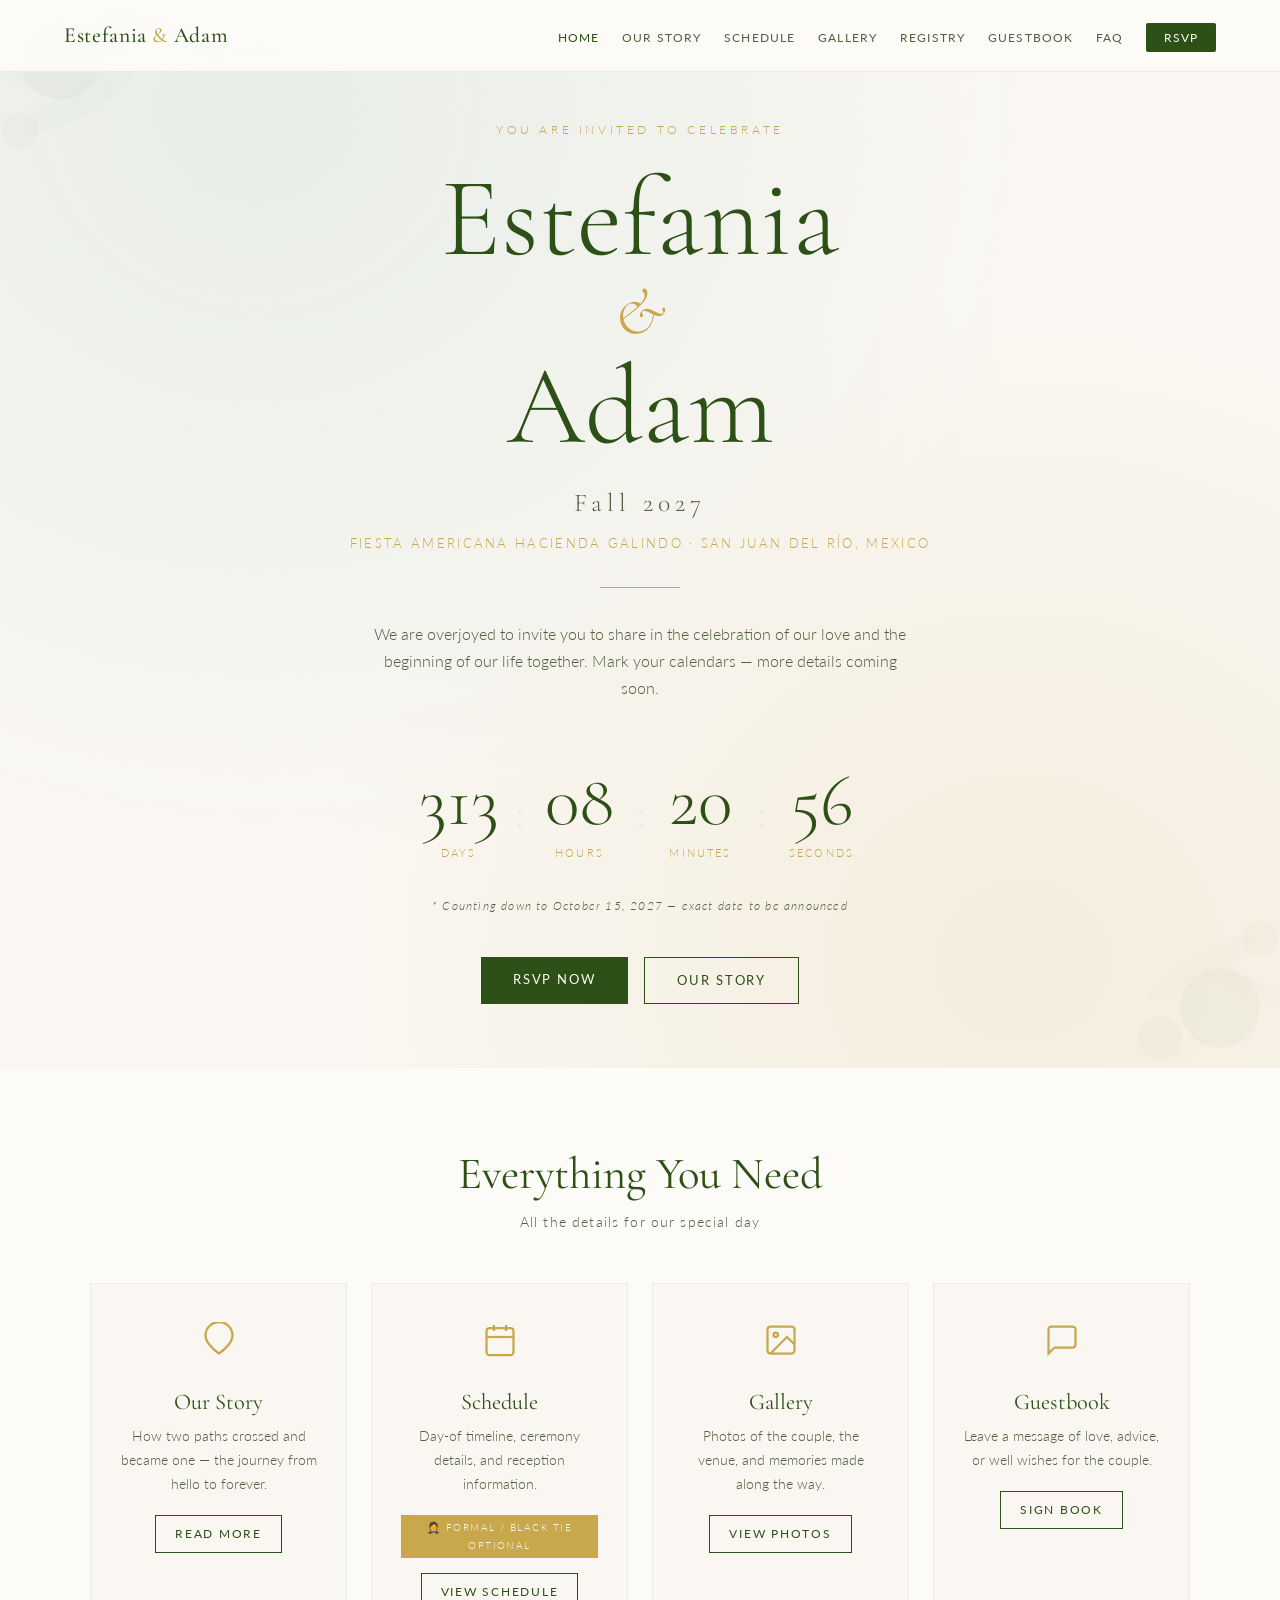
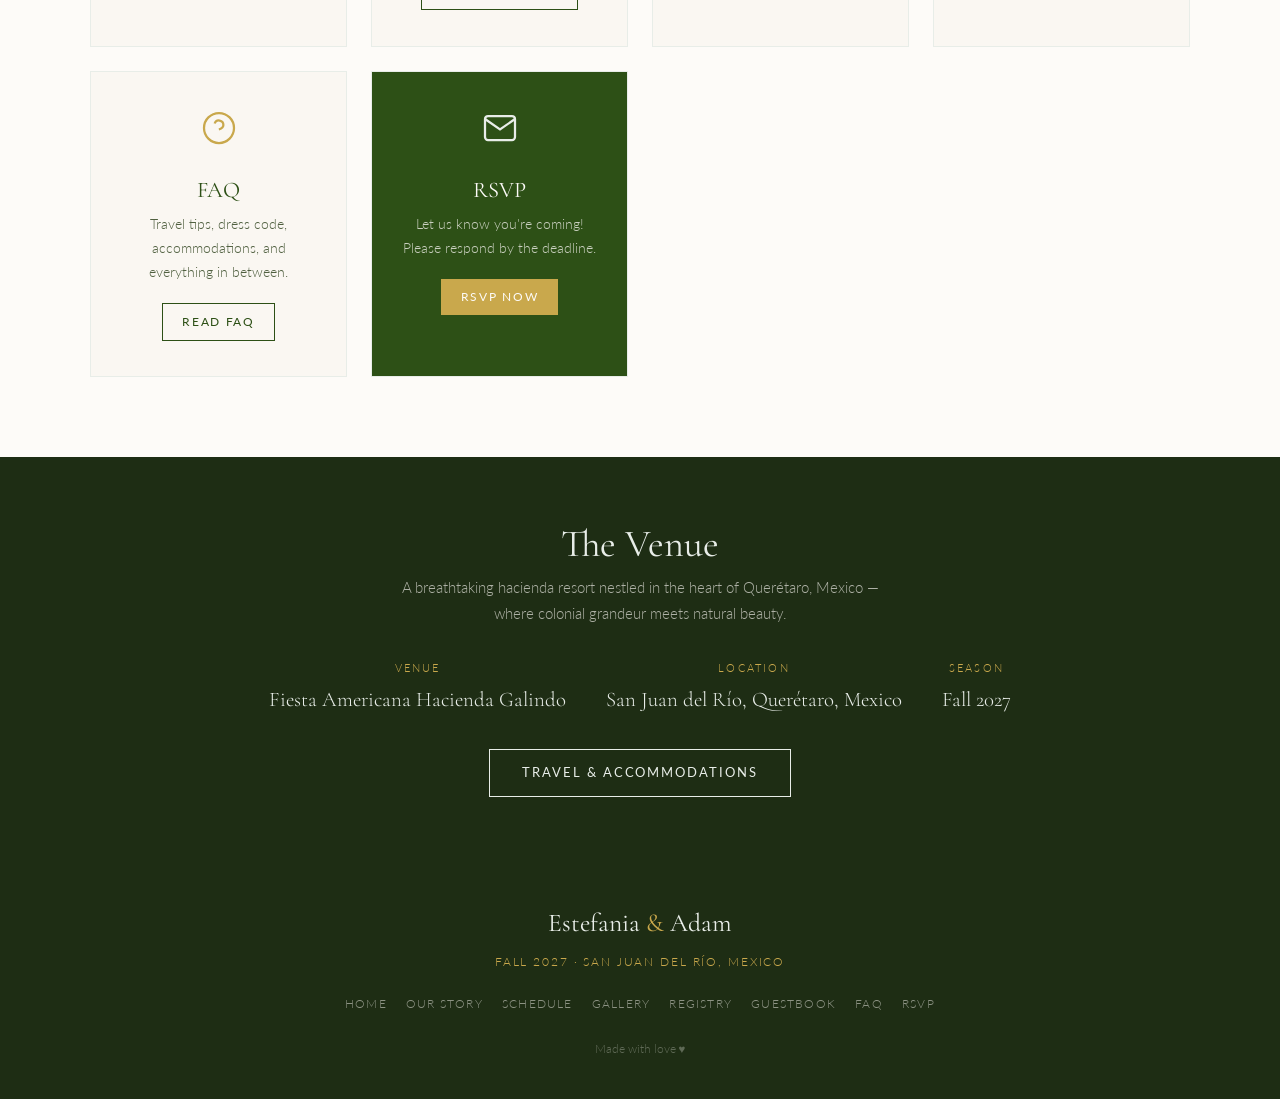
==== index.html @ 888a8d98 "Update the dress code" ====
<!DOCTYPE html>
<html lang="en">
<head>
  <meta charset="UTF-8" />
  <meta name="viewport" content="width=device-width, initial-scale=1.0" />
  <title>Estefania &amp; Adam · Fall 2027</title>
  <link rel="stylesheet" href="style.css" />
  <style>
    /* ---- Hero ---- */
    .hero {
      min-height: 100vh;
      display: flex;
      flex-direction: column;
      align-items: center;
      justify-content: center;
      text-align: center;
      padding: calc(var(--nav-h) + 3rem) 1.5rem 4rem;
      background: var(--ivory);
      position: relative;
      overflow: hidden;
    }

    .hero::before {
      content: '';
      position: absolute;
      inset: 0;
      background:
        radial-gradient(ellipse at 20% 10%, var(--blush) 0%, transparent 55%),
        radial-gradient(ellipse at 80% 90%, rgba(201,168,76,0.12) 0%, transparent 50%);
    }

    .hero-eyebrow {
      font-size: 0.75rem;
      letter-spacing: 0.3em;
      text-transform: uppercase;
      color: var(--gold);
      margin-bottom: 1.2rem;
      position: relative;
    }

    .hero-names {
      font-family: 'Cormorant Garamond', serif;
      font-size: clamp(3rem, 10vw, 7rem);
      font-weight: 300;
      color: var(--rose);
      line-height: 1.05;
      position: relative;
    }

    .hero-names .amp {
      color: var(--gold);
      font-style: italic;
      display: block;
      font-size: 0.6em;
    }

    .hero-date {
      font-family: 'Cormorant Garamond', serif;
      font-size: clamp(1rem, 3vw, 1.6rem);
      font-weight: 300;
      letter-spacing: 0.2em;
      color: var(--text-light);
      margin-top: 1rem;
      position: relative;
    }

    .hero-location {
      font-size: 0.8rem;
      letter-spacing: 0.18em;
      text-transform: uppercase;
      color: var(--gold);
      margin-top: 0.5rem;
      position: relative;
    }

    .hero-divider {
      width: 80px;
      height: 1px;
      background: var(--gold);
      margin: 2rem auto;
      opacity: 0.5;
      position: relative;
    }

    .hero-welcome {
      max-width: 540px;
      font-size: 1rem;
      color: var(--text-light);
      position: relative;
      margin-bottom: 2rem;
    }

    /* Countdown note */
    .countdown-note {
      font-size: 0.75rem;
      letter-spacing: 0.1em;
      color: var(--text-light);
      margin-top: 1rem;
      font-style: italic;
    }

    /* ---- Quick links ---- */
    .quick-links {
      padding: 5rem 0;
      background: var(--warm-white);
    }

    /* ---- Venue strip ---- */
    .venue-strip {
      background: var(--text);
      color: var(--warm-white);
      padding: 4rem 1rem;
      text-align: center;
    }

    .venue-strip h2 {
      font-size: clamp(1.6rem, 4vw, 2.4rem);
      color: var(--blush);
      margin-bottom: 0.5rem;
    }

    .venue-strip p {
      color: rgba(250,247,242,0.65);
      max-width: 480px;
      margin: 0 auto 1.5rem;
      font-size: 0.95rem;
    }

    .venue-detail {
      display: flex;
      justify-content: center;
      flex-wrap: wrap;
      gap: 2.5rem;
      margin: 2rem 0;
    }

    .venue-detail-item {
      text-align: center;
    }

    .venue-detail-item .vd-label {
      font-size: 0.68rem;
      letter-spacing: 0.2em;
      text-transform: uppercase;
      color: var(--gold);
      margin-bottom: 0.3rem;
    }

    .venue-detail-item .vd-value {
      font-family: 'Cormorant Garamond', serif;
      font-size: 1.3rem;
      color: var(--blush);
    }

    /* Floral SVG hero bg */
    .hero-floral {
      position: absolute;
      pointer-events: none;
      opacity: 0.08;
      color: var(--rose);
    }
  </style>
</head>
<body>

<!-- ======================== NAV ======================== -->
<nav class="site-nav" aria-label="Main navigation">
  <div class="nav-inner">
    <a href="index.html" class="nav-logo">Estefania <span>&amp;</span> Adam</a>
    <button class="nav-toggle" aria-label="Toggle menu" aria-expanded="false">
      <span></span><span></span><span></span>
    </button>
    <ul class="nav-links">
      <li><a href="index.html">Home</a></li>
      <li><a href="our-story.html">Our Story</a></li>
      <li><a href="schedule.html">Schedule</a></li>
      <li><a href="gallery.html">Gallery</a></li>
      <li><a href="registry.html">Registry</a></li>
      <li><a href="guestbook.html">Guestbook</a></li>
      <li><a href="faq.html">FAQ</a></li>
      <li><a href="rsvp.html" class="nav-rsvp-btn">RSVP</a></li>
    </ul>
  </div>
</nav>

<!-- ======================== HERO ======================== -->
<section class="hero">
  <!-- Decorative floral SVGs -->
  <svg class="hero-floral" style="top:0;left:0;width:320px" viewBox="0 0 320 320" fill="currentColor" aria-hidden="true">
    <circle cx="60" cy="60" r="40" opacity=".4"/>
    <circle cx="120" cy="30" r="22" opacity=".3"/>
    <circle cx="20" cy="130" r="18" opacity=".25"/>
    <ellipse cx="80" cy="100" rx="60" ry="15" opacity=".15" transform="rotate(-30 80 100)"/>
    <ellipse cx="30" cy="80" rx="50" ry="10" opacity=".12" transform="rotate(20 30 80)"/>
    <circle cx="160" cy="20" r="12" opacity=".2"/>
    <circle cx="200" cy="50" r="8" opacity=".15"/>
  </svg>
  <svg class="hero-floral" style="bottom:0;right:0;width:320px;transform:scale(-1)" viewBox="0 0 320 320" fill="currentColor" aria-hidden="true">
    <circle cx="60" cy="60" r="40" opacity=".4"/>
    <circle cx="120" cy="30" r="22" opacity=".3"/>
    <circle cx="20" cy="130" r="18" opacity=".25"/>
    <ellipse cx="80" cy="100" rx="60" ry="15" opacity=".15" transform="rotate(-30 80 100)"/>
    <ellipse cx="30" cy="80" rx="50" ry="10" opacity=".12" transform="rotate(20 30 80)"/>
  </svg>

  <p class="hero-eyebrow fade-in">You are invited to celebrate</p>

  <h1 class="hero-names fade-in">
    Estefania<br>
    <span class="amp">&amp;</span>
    Adam
  </h1>

  <p class="hero-date fade-in">Fall 2027</p>
  <p class="hero-location fade-in"><a href="https://maps.google.com/?q=Fiesta+Americana+Hacienda+Galindo+Resort+%26+Spa,+Carretera+Amealco+Km+5.5,+San+Juan+del+Rio,+Queretaro,+Mexico" class="map-link" target="_blank" rel="noopener noreferrer">Fiesta Americana Hacienda Galindo · San Juan del Río, Mexico</a></p>

  <div class="hero-divider fade-in"></div>

  <p class="hero-welcome fade-in">
    We are overjoyed to invite you to share in the celebration of our love and the beginning of our life together. Mark your calendars — more details coming soon.
  </p>

  <!-- Countdown -->
  <div class="fade-in" style="width:100%">
    <div id="countdown" class="countdown" aria-live="polite"></div>
    <p class="countdown-note">* Counting down to October 15, 2027 — exact date to be announced</p>
  </div>

  <div style="margin-top:2.5rem;display:flex;gap:1rem;flex-wrap:wrap;justify-content:center" class="fade-in">
    <a href="rsvp.html" class="btn btn-primary">RSVP Now</a>
    <a href="our-story.html" class="btn btn-outline">Our Story</a>
  </div>
</section>

<!-- ======================== QUICK LINKS ======================== -->
<section class="quick-links">
  <div class="container">
    <h2 class="section-title fade-in">Everything You Need</h2>
    <p class="section-subtitle fade-in">All the details for our special day</p>

    <div class="cards-grid">
      <a href="our-story.html" class="card fade-in" style="text-decoration:none;color:inherit">
        <div class="card-icon">
          <svg width="36" height="36" viewBox="0 0 24 24" fill="none" stroke="currentColor" stroke-width="1.5" aria-hidden="true"><path d="M12 21C12 21 3 15 3 9a9 9 0 0 1 18 0c0 6-9 12-9 12z"/></svg>
        </div>
        <h3>Our Story</h3>
        <p>How two paths crossed and became one — the journey from hello to forever.</p>
        <span class="btn btn-outline" style="font-size:0.72rem;padding:0.5rem 1.2rem">Read More</span>
      </a>

      <a href="schedule.html" class="card fade-in" style="text-decoration:none;color:inherit">
        <div class="card-icon">
          <svg width="36" height="36" viewBox="0 0 24 24" fill="none" stroke="currentColor" stroke-width="1.5" aria-hidden="true"><rect x="3" y="4" width="18" height="18" rx="2"/><line x1="16" y1="2" x2="16" y2="6"/><line x1="8" y1="2" x2="8" y2="6"/><line x1="3" y1="10" x2="21" y2="10"/></svg>
        </div>
        <h3>Schedule</h3>
        <p>Day-of timeline, ceremony details, and reception information.</p>
        <span style="display:inline-block;font-size:0.65rem;letter-spacing:0.14em;text-transform:uppercase;color:var(--ivory);background:var(--gold);padding:0.25rem 0.8rem;margin-bottom:0.9rem" aria-label="Dress code: Formal, Black Tie Optional">🤵 Formal / Black Tie Optional</span>
        <span class="btn btn-outline" style="font-size:0.72rem;padding:0.5rem 1.2rem">View Schedule</span>
      </a>

      <a href="gallery.html" class="card fade-in" style="text-decoration:none;color:inherit">
        <div class="card-icon">
          <svg width="36" height="36" viewBox="0 0 24 24" fill="none" stroke="currentColor" stroke-width="1.5" aria-hidden="true"><rect x="3" y="3" width="18" height="18" rx="2"/><circle cx="8.5" cy="8.5" r="1.5"/><polyline points="21 15 16 10 5 21"/></svg>
        </div>
        <h3>Gallery</h3>
        <p>Photos of the couple, the venue, and memories made along the way.</p>
        <span class="btn btn-outline" style="font-size:0.72rem;padding:0.5rem 1.2rem">View Photos</span>
      </a>

      <a href="guestbook.html" class="card fade-in" style="text-decoration:none;color:inherit">
        <div class="card-icon">
          <svg width="36" height="36" viewBox="0 0 24 24" fill="none" stroke="currentColor" stroke-width="1.5" aria-hidden="true"><path d="M21 15a2 2 0 0 1-2 2H7l-4 4V5a2 2 0 0 1 2-2h14a2 2 0 0 1 2 2z"/></svg>
        </div>
        <h3>Guestbook</h3>
        <p>Leave a message of love, advice, or well wishes for the couple.</p>
        <span class="btn btn-outline" style="font-size:0.72rem;padding:0.5rem 1.2rem">Sign Book</span>
      </a>

      <a href="faq.html" class="card fade-in" style="text-decoration:none;color:inherit">
        <div class="card-icon">
          <svg width="36" height="36" viewBox="0 0 24 24" fill="none" stroke="currentColor" stroke-width="1.5" aria-hidden="true"><circle cx="12" cy="12" r="10"/><path d="M9.09 9a3 3 0 0 1 5.83 1c0 2-3 3-3 3"/><line x1="12" y1="17" x2="12.01" y2="17"/></svg>
        </div>
        <h3>FAQ</h3>
        <p>Travel tips, dress code, accommodations, and everything in between.</p>
        <span class="btn btn-outline" style="font-size:0.72rem;padding:0.5rem 1.2rem">Read FAQ</span>
      </a>

      <a href="rsvp.html" class="card fade-in" style="text-decoration:none;color:inherit;background:var(--rose)">
        <div class="card-icon" style="color:var(--blush)">
          <svg width="36" height="36" viewBox="0 0 24 24" fill="none" stroke="currentColor" stroke-width="1.5" aria-hidden="true"><path d="M4 4h16c1.1 0 2 .9 2 2v12c0 1.1-.9 2-2 2H4c-1.1 0-2-.9-2-2V6c0-1.1.9-2 2-2z"/><polyline points="22,6 12,13 2,6"/></svg>
        </div>
        <h3 style="color:var(--warm-white)">RSVP</h3>
        <p style="color:rgba(253,251,248,0.75)">Let us know you're coming! Please respond by the deadline.</p>
        <span class="btn btn-gold" style="font-size:0.72rem;padding:0.5rem 1.2rem">RSVP Now</span>
      </a>
    </div>
  </div>
</section>

<!-- ======================== VENUE ======================== -->
<section class="venue-strip">
  <div class="container">
    <h2 class="fade-in">The Venue</h2>
    <p class="fade-in">A breathtaking hacienda resort nestled in the heart of Querétaro, Mexico — where colonial grandeur meets natural beauty.</p>

    <div class="venue-detail fade-in">
      <div class="venue-detail-item">
        <div class="vd-label">Venue</div>
        <div class="vd-value"><a href="https://maps.google.com/?q=Fiesta+Americana+Hacienda+Galindo+Resort+%26+Spa,+Carretera+Amealco+Km+5.5,+San+Juan+del+Rio,+Queretaro,+Mexico" class="map-link" target="_blank" rel="noopener noreferrer">Fiesta Americana Hacienda Galindo</a></div>
      </div>
      <div class="venue-detail-item">
        <div class="vd-label">Location</div>
        <div class="vd-value"><a href="https://maps.google.com/?q=Fiesta+Americana+Hacienda+Galindo+Resort+%26+Spa,+Carretera+Amealco+Km+5.5,+San+Juan+del+Rio,+Queretaro,+Mexico" class="map-link" target="_blank" rel="noopener noreferrer">San Juan del Río, Querétaro, Mexico</a></div>
      </div>
      <div class="venue-detail-item">
        <div class="vd-label">Season</div>
        <div class="vd-value">Fall 2027</div>
      </div>
    </div>

    <a href="faq.html" class="btn btn-outline" style="border-color:var(--blush);color:var(--blush)" class="fade-in">Travel &amp; Accommodations</a>
  </div>
</section>

<!-- ======================== FOOTER ======================== -->
<footer class="site-footer">
  <p class="footer-names">Estefania <span class="footer-ampersand">&amp;</span> Adam</p>
  <p class="footer-date">Fall 2027 · <a href="https://maps.google.com/?q=Fiesta+Americana+Hacienda+Galindo+Resort+%26+Spa,+Carretera+Amealco+Km+5.5,+San+Juan+del+Rio,+Queretaro,+Mexico" class="map-link" target="_blank" rel="noopener noreferrer">San Juan del Río, Mexico</a></p>
  <ul class="footer-links">
    <li><a href="index.html">Home</a></li>
    <li><a href="our-story.html">Our Story</a></li>
    <li><a href="schedule.html">Schedule</a></li>
    <li><a href="gallery.html">Gallery</a></li>
    <li><a href="registry.html">Registry</a></li>
    <li><a href="guestbook.html">Guestbook</a></li>
    <li><a href="faq.html">FAQ</a></li>
    <li><a href="rsvp.html">RSVP</a></li>
  </ul>
  <p class="footer-copy">Made with love &hearts;</p>
</footer>

<script src="script.js"></script>
</body>
</html>
---- style.css ----
/* =========================================
   Wedding Website - Shared Styles
   Estefania & Adam · Fall 2027
   ========================================= */

@import url('https://fonts.googleapis.com/css2?family=Cormorant+Garamond:ital,wght@0,300;0,400;0,500;0,600;1,300;1,400;1,500&family=Lato:wght@300;400;700&display=swap');

/* --- Reset & Base --- */
*, *::before, *::after {
  box-sizing: border-box;
  margin: 0;
  padding: 0;
}

:root {
  --blush:     #E8EDE8;
  --ivory:     #FAF7F2;
  --gold:      #C9A84C;
  --gold-light:#e4c97a;
  --rose:      #2D5016;
  --rose-dark: #1A3009;
  --warm-white:#FDFBF8;
  --text:      #1e2d14;
  --text-light:#506040;
  --nav-h:     72px;
}

html {
  scroll-behavior: smooth;
}

body {
  font-family: 'Lato', sans-serif;
  font-weight: 300;
  color: var(--text);
  background: var(--warm-white);
  line-height: 1.7;
  min-height: 100vh;
  display: flex;
  flex-direction: column;
}

h1, h2, h3, h4, h5 {
  font-family: 'Cormorant Garamond', serif;
  font-weight: 400;
  line-height: 1.2;
}

a {
  color: var(--rose);
  text-decoration: none;
  transition: color 0.2s;
}

a:hover {
  color: var(--rose-dark);
}

img {
  max-width: 100%;
  display: block;
}

.container {
  width: 90%;
  max-width: 1100px;
  margin: 0 auto;
}

main {
  flex: 1;
}

/* --- Fade-in animation --- */
.fade-in {
  opacity: 0;
  transform: translateY(24px);
  transition: opacity 0.7s ease, transform 0.7s ease;
}

.fade-in.visible {
  opacity: 1;
  transform: translateY(0);
}

/* =========================================
   NAVIGATION
   ========================================= */
.site-nav {
  position: fixed;
  top: 0;
  left: 0;
  right: 0;
  height: var(--nav-h);
  background: rgba(253, 251, 248, 0.95);
  backdrop-filter: blur(8px);
  border-bottom: 1px solid var(--blush);
  z-index: 1000;
  display: flex;
  align-items: center;
}

.nav-inner {
  width: 90%;
  max-width: 1200px;
  margin: 0 auto;
  display: flex;
  align-items: center;
  justify-content: space-between;
}

.nav-logo {
  font-family: 'Cormorant Garamond', serif;
  font-size: 1.35rem;
  font-weight: 500;
  color: var(--rose);
  letter-spacing: 0.03em;
  white-space: nowrap;
  flex-shrink: 0;
  margin-right: 2rem;
}

.nav-logo span {
  color: var(--gold);
}

.nav-links {
  display: flex;
  list-style: none;
  gap: 1.4rem;
  align-items: center;
}

.nav-links a {
  font-family: 'Lato', sans-serif;
  font-size: 0.75rem;
  font-weight: 400;
  letter-spacing: 0.1em;
  text-transform: uppercase;
  color: var(--text-light);
  transition: color 0.2s;
}

/* Tighten nav further before hamburger kicks in */
@media (max-width: 1060px) {
  .nav-logo { font-size: 1.1rem; margin-right: 1.2rem; }
  .nav-links { gap: 1rem; }
  .nav-links a { font-size: 0.7rem; letter-spacing: 0.08em; }
}

.nav-links a:hover,
.nav-links a.active {
  color: var(--rose);
}

.nav-rsvp-btn {
  background: var(--rose) !important;
  color: var(--warm-white) !important;
  padding: 0.45rem 1.1rem !important;
  border-radius: 2px;
  letter-spacing: 0.1em !important;
}

.nav-rsvp-btn:hover {
  background: var(--rose-dark) !important;
}

/* Hamburger */
.nav-toggle {
  display: none;
  flex-direction: column;
  gap: 5px;
  background: none;
  border: none;
  cursor: pointer;
  padding: 4px;
}

.nav-toggle span {
  display: block;
  width: 24px;
  height: 1.5px;
  background: var(--rose);
  transition: transform 0.3s, opacity 0.3s;
}

.nav-toggle.open span:nth-child(1) { transform: translateY(6.5px) rotate(45deg); }
.nav-toggle.open span:nth-child(2) { opacity: 0; }
.nav-toggle.open span:nth-child(3) { transform: translateY(-6.5px) rotate(-45deg); }

@media (max-width: 860px) {
  .nav-toggle { display: flex; }

  .nav-links {
    display: none;
    flex-direction: column;
    position: absolute;
    top: var(--nav-h);
    left: 0;
    right: 0;
    background: var(--warm-white);
    border-bottom: 1px solid var(--blush);
    padding: 1.5rem 0 2rem;
    gap: 1.2rem;
    text-align: center;
  }

  .nav-links.open {
    display: flex;
  }

  .nav-links a {
    font-size: 0.9rem;
  }
}

/* =========================================
   FOOTER
   ========================================= */
.site-footer {
  background: var(--text);
  color: rgba(250, 247, 242, 0.7);
  text-align: center;
  padding: 2.5rem 1rem;
  margin-top: auto;
}

.footer-names {
  font-family: 'Cormorant Garamond', serif;
  font-size: 1.6rem;
  font-weight: 400;
  color: var(--blush);
  margin-bottom: 0.4rem;
}

.footer-ampersand {
  color: var(--gold);
}

.footer-date {
  font-size: 0.78rem;
  letter-spacing: 0.15em;
  text-transform: uppercase;
  color: var(--gold);
  margin-bottom: 1rem;
}

.footer-links {
  display: flex;
  justify-content: center;
  flex-wrap: wrap;
  gap: 1.2rem;
  list-style: none;
  margin-bottom: 1.5rem;
}

.footer-links a {
  font-size: 0.75rem;
  letter-spacing: 0.1em;
  text-transform: uppercase;
  color: rgba(250, 247, 242, 0.5);
}

.footer-links a:hover {
  color: var(--blush);
}

/* Map links — inherit surrounding color, gold underline on hover */
.map-link {
  color: inherit;
  text-decoration: none;
  transition: color 0.2s, text-decoration-color 0.2s;
  text-underline-offset: 3px;
}

.map-link:hover {
  color: var(--gold) !important;
  text-decoration: underline;
  text-decoration-color: var(--gold);
}

.footer-copy {
  font-size: 0.72rem;
  color: rgba(250, 247, 242, 0.3);
}

/* =========================================
   FLORAL DECORATIVE ELEMENTS
   ========================================= */
.floral-divider {
  display: flex;
  align-items: center;
  gap: 1rem;
  margin: 2rem auto;
  max-width: 400px;
}

.floral-divider::before,
.floral-divider::after {
  content: '';
  flex: 1;
  height: 1px;
  background: var(--gold);
  opacity: 0.5;
}

.floral-divider svg {
  flex-shrink: 0;
  color: var(--gold);
}

/* Inline SVG floral corner decoration */
.floral-corner {
  position: absolute;
  opacity: 0.18;
  color: var(--rose);
  pointer-events: none;
}

.floral-corner.top-left  { top: 0; left: 0; }
.floral-corner.top-right { top: 0; right: 0; transform: scaleX(-1); }
.floral-corner.bot-left  { bottom: 0; left: 0; transform: scaleY(-1); }
.floral-corner.bot-right { bottom: 0; right: 0; transform: scale(-1); }

/* =========================================
   PAGE HERO (inner pages)
   ========================================= */
.page-hero {
  padding: calc(var(--nav-h) + 4rem) 1rem 3rem;
  text-align: center;
  background: var(--ivory);
  position: relative;
  overflow: hidden;
}

.page-hero::before {
  content: '';
  position: absolute;
  inset: 0;
  background: radial-gradient(ellipse at 50% 0%, var(--blush) 0%, transparent 70%);
  opacity: 0.4;
}

.page-hero h1 {
  font-size: clamp(2.2rem, 6vw, 4rem);
  color: var(--rose);
  position: relative;
}

.page-hero p {
  margin-top: 0.8rem;
  color: var(--text-light);
  font-size: 1rem;
  letter-spacing: 0.05em;
  position: relative;
}

/* =========================================
   SECTION TITLES
   ========================================= */
.section-title {
  font-size: clamp(1.8rem, 4vw, 2.8rem);
  color: var(--rose);
  text-align: center;
  margin-bottom: 0.5rem;
}

.section-subtitle {
  text-align: center;
  color: var(--text-light);
  font-size: 0.9rem;
  letter-spacing: 0.08em;
  margin-bottom: 3rem;
}

/* =========================================
   BUTTONS
   ========================================= */
.btn {
  display: inline-block;
  padding: 0.75rem 2rem;
  font-family: 'Lato', sans-serif;
  font-size: 0.8rem;
  font-weight: 400;
  letter-spacing: 0.15em;
  text-transform: uppercase;
  border: none;
  cursor: pointer;
  transition: background 0.2s, color 0.2s, transform 0.15s;
}

.btn:hover {
  transform: translateY(-1px);
}

.btn-primary {
  background: var(--rose);
  color: var(--warm-white);
}

.btn-primary:hover {
  background: var(--rose-dark);
  color: var(--warm-white);
}

.btn-outline {
  background: transparent;
  color: var(--rose);
  border: 1px solid var(--rose);
}

.btn-outline:hover {
  background: var(--rose);
  color: var(--warm-white);
}

.btn-gold {
  background: var(--gold);
  color: var(--warm-white);
}

.btn-gold:hover {
  background: #a8883a;
  color: var(--warm-white);
}

/* =========================================
   CARDS GRID
   ========================================= */
.cards-grid {
  display: grid;
  grid-template-columns: repeat(auto-fit, minmax(220px, 1fr));
  gap: 1.5rem;
  margin-top: 2.5rem;
}

.card {
  background: var(--ivory);
  border: 1px solid var(--blush);
  padding: 2.2rem 1.8rem;
  text-align: center;
  transition: transform 0.2s, box-shadow 0.2s;
  position: relative;
  overflow: hidden;
}

.card::after {
  content: '';
  position: absolute;
  bottom: 0; left: 0; right: 0;
  height: 2px;
  background: var(--gold);
  transform: scaleX(0);
  transition: transform 0.3s;
  transform-origin: left;
}

.card:hover {
  transform: translateY(-4px);
  box-shadow: 0 12px 40px rgba(45, 80, 22, 0.1);
}

.card:hover::after {
  transform: scaleX(1);
}

.card-icon {
  font-size: 2rem;
  margin-bottom: 1rem;
  color: var(--gold);
}

.card h3 {
  font-size: 1.4rem;
  color: var(--rose);
  margin-bottom: 0.5rem;
}

.card p {
  font-size: 0.88rem;
  color: var(--text-light);
  margin-bottom: 1.2rem;
}

/* =========================================
   FORM STYLES
   ========================================= */
.form-group {
  margin-bottom: 1.5rem;
}

.form-group label {
  display: block;
  font-size: 0.78rem;
  letter-spacing: 0.12em;
  text-transform: uppercase;
  color: var(--text-light);
  margin-bottom: 0.4rem;
}

.form-group input,
.form-group select,
.form-group textarea {
  width: 100%;
  padding: 0.75rem 1rem;
  font-family: 'Lato', sans-serif;
  font-size: 0.95rem;
  font-weight: 300;
  color: var(--text);
  background: var(--warm-white);
  border: 1px solid var(--blush);
  border-radius: 0;
  outline: none;
  transition: border-color 0.2s;
  appearance: none;
}

.form-group input:focus,
.form-group select:focus,
.form-group textarea:focus {
  border-color: var(--rose);
}

.form-group input.email-invalid {
  border-color: var(--rose);
}

.email-error {
  display: block;
  margin-top: 0.35rem;
  font-size: 0.78rem;
  color: #2D5016;
  letter-spacing: 0.01em;
}

.email-valid-check {
  position: absolute;
  right: 0.9rem;
  top: 50%;
  transform: translateY(-50%);
  color: var(--gold);
  font-size: 0.95rem;
  pointer-events: none;
}

.form-group.email-wrap {
  position: relative;
}

.form-group textarea {
  resize: vertical;
  min-height: 120px;
}

.form-row {
  display: grid;
  grid-template-columns: 1fr 1fr;
  gap: 1rem;
}

@media (max-width: 580px) {
  .form-row { grid-template-columns: 1fr; }
}

/* =========================================
   RADIO / CHECKBOX CUSTOM
   ========================================= */
.radio-group {
  display: flex;
  flex-wrap: wrap;
  gap: 0.8rem;
  margin-top: 0.5rem;
}

.radio-option {
  display: flex;
  align-items: center;
  gap: 0.5rem;
  cursor: pointer;
  font-size: 0.9rem;
}

.radio-option input[type="radio"] {
  width: auto;
  accent-color: var(--rose);
}

/* =========================================
   ACCORDION (FAQ)
   ========================================= */
.accordion {
  border: 1px solid var(--blush);
  margin-bottom: 0.8rem;
}

.accordion-header {
  display: flex;
  justify-content: space-between;
  align-items: center;
  padding: 1.1rem 1.4rem;
  cursor: pointer;
  background: var(--ivory);
  transition: background 0.2s;
  user-select: none;
}

.accordion-header:hover {
  background: var(--blush);
}

.accordion-header h3 {
  font-size: 1.1rem;
  color: var(--rose);
  font-weight: 400;
}

.accordion-icon {
  color: var(--gold);
  font-size: 1.2rem;
  transition: transform 0.3s;
  flex-shrink: 0;
}

.accordion.open .accordion-icon {
  transform: rotate(45deg);
}

.accordion-body {
  max-height: 0;
  overflow: hidden;
  transition: max-height 0.35s ease, padding 0.35s ease;
  padding: 0 1.4rem;
  background: var(--warm-white);
}

.accordion.open .accordion-body {
  max-height: 500px;
  padding: 1.2rem 1.4rem;
}

.accordion-body p {
  color: var(--text-light);
  font-size: 0.95rem;
}

.accordion-body ul,
.accordion-body ol {
  color: var(--text-light);
  font-size: 0.95rem;
  padding-left: 1.4rem;
  margin-top: 0.5rem;
}

.accordion-body li {
  margin-bottom: 0.4rem;
}

/* =========================================
   TIMELINE (Our Story)
   ========================================= */
.timeline {
  position: relative;
  max-width: 700px;
  margin: 0 auto;
}

.timeline::before {
  content: '';
  position: absolute;
  left: 50%;
  top: 0;
  bottom: 0;
  width: 1px;
  background: var(--blush);
  transform: translateX(-50%);
}

.timeline-item {
  display: flex;
  gap: 2rem;
  margin-bottom: 3rem;
  position: relative;
}

.timeline-item:nth-child(even) {
  flex-direction: row-reverse;
}

.timeline-item:nth-child(even) .timeline-content {
  text-align: right;
}

.timeline-dot {
  position: absolute;
  left: 50%;
  top: 0.5rem;
  transform: translateX(-50%);
  width: 12px;
  height: 12px;
  border-radius: 50%;
  background: var(--gold);
  border: 2px solid var(--warm-white);
  box-shadow: 0 0 0 2px var(--gold);
  z-index: 1;
}

.timeline-content {
  width: calc(50% - 2rem);
  padding: 1.4rem;
  background: var(--ivory);
  border: 1px solid var(--blush);
}

.timeline-date {
  font-family: 'Cormorant Garamond', serif;
  font-size: 0.85rem;
  letter-spacing: 0.1em;
  color: var(--gold);
  text-transform: uppercase;
  margin-bottom: 0.4rem;
}

.timeline-content h3 {
  font-size: 1.3rem;
  color: var(--rose);
  margin-bottom: 0.5rem;
}

.timeline-content p {
  font-size: 0.9rem;
  color: var(--text-light);
}

@media (max-width: 640px) {
  .timeline::before { left: 16px; }

  .timeline-item,
  .timeline-item:nth-child(even) {
    flex-direction: column;
    padding-left: 48px;
  }

  .timeline-item:nth-child(even) .timeline-content {
    text-align: left;
  }

  .timeline-dot {
    left: 16px;
    top: 0.4rem;
  }

  .timeline-content {
    width: 100%;
  }
}

/* =========================================
   SCHEDULE
   ========================================= */
.schedule-day {
  margin-bottom: 3rem;
}

.schedule-day-title {
  font-size: 1.6rem;
  color: var(--rose);
  border-bottom: 1px solid var(--blush);
  padding-bottom: 0.6rem;
  margin-bottom: 1.5rem;
}

.schedule-event {
  display: grid;
  grid-template-columns: 120px 1fr;
  gap: 1.5rem;
  margin-bottom: 1.2rem;
  align-items: start;
}

.event-time {
  font-family: 'Cormorant Garamond', serif;
  font-size: 1rem;
  color: var(--gold);
  letter-spacing: 0.05em;
  padding-top: 0.15rem;
  text-align: right;
}

.event-details {
  border-left: 2px solid var(--blush);
  padding-left: 1.2rem;
}

.event-details h3 {
  font-size: 1.15rem;
  color: var(--text);
  margin-bottom: 0.2rem;
}

.event-details p {
  font-size: 0.88rem;
  color: var(--text-light);
}

@media (max-width: 500px) {
  .schedule-event {
    grid-template-columns: 1fr;
    gap: 0.3rem;
  }
  .event-time { text-align: left; }
}

/* =========================================
   GALLERY
   ========================================= */
.gallery-grid {
  columns: 3;
  column-gap: 1rem;
}

.gallery-item {
  break-inside: avoid;
  margin-bottom: 1rem;
  overflow: hidden;
  cursor: pointer;
  position: relative;
}

.gallery-placeholder {
  background: var(--blush);
  display: flex;
  align-items: center;
  justify-content: center;
  color: var(--rose);
  font-family: 'Cormorant Garamond', serif;
  font-size: 1rem;
  transition: transform 0.3s;
  aspect-ratio: 4/3;
}

.gallery-item:nth-child(3n+1) .gallery-placeholder { aspect-ratio: 4/5; }
.gallery-item:nth-child(3n+2) .gallery-placeholder { aspect-ratio: 1/1; }

.gallery-item:hover .gallery-placeholder {
  transform: scale(1.03);
}

@media (max-width: 700px) { .gallery-grid { columns: 2; } }
@media (max-width: 420px) { .gallery-grid { columns: 1; } }

/* =========================================
   GUESTBOOK
   ========================================= */
.guestbook-entries {
  display: grid;
  grid-template-columns: repeat(auto-fill, minmax(280px, 1fr));
  gap: 1.5rem;
  margin-top: 2rem;
}

.guestbook-entry {
  background: var(--ivory);
  border: 1px solid var(--blush);
  padding: 1.5rem;
  position: relative;
}

.guestbook-entry::before {
  content: '\201C';
  font-family: 'Cormorant Garamond', serif;
  font-size: 4rem;
  color: var(--blush);
  line-height: 1;
  position: absolute;
  top: 0.3rem;
  left: 1rem;
}

.guestbook-entry p {
  font-size: 0.92rem;
  color: var(--text);
  margin-bottom: 1rem;
  padding-top: 1.5rem;
}

.guestbook-entry-author {
  font-family: 'Cormorant Garamond', serif;
  font-size: 1rem;
  color: var(--rose);
}

.guestbook-entry-date {
  font-size: 0.75rem;
  color: var(--text-light);
}

/* =========================================
   COUNTDOWN
   ========================================= */
.countdown {
  display: flex;
  justify-content: center;
  gap: 1rem;
  flex-wrap: wrap;
  margin: 2rem 0;
}

.countdown-unit {
  text-align: center;
  min-width: 80px;
}

.countdown-number {
  font-family: 'Cormorant Garamond', serif;
  font-size: clamp(2.5rem, 7vw, 4.5rem);
  font-weight: 300;
  color: var(--rose);
  line-height: 1;
  display: block;
}

.countdown-label {
  font-size: 0.68rem;
  letter-spacing: 0.2em;
  text-transform: uppercase;
  color: var(--gold);
  margin-top: 0.3rem;
}

.countdown-sep {
  font-family: 'Cormorant Garamond', serif;
  font-size: 3rem;
  color: var(--blush);
  align-self: flex-start;
  margin-top: 0.4rem;
}

/* =========================================
   UTILITY
   ========================================= */
.text-center { text-align: center; }
.mt-1 { margin-top: 1rem; }
.mt-2 { margin-top: 2rem; }
.mt-3 { margin-top: 3rem; }
.mb-1 { margin-bottom: 1rem; }
.mb-2 { margin-bottom: 2rem; }
.section-pad {
  padding: 5rem 0;
}
.section-pad-sm {
  padding: 3rem 0;
}
.bg-ivory { background: var(--ivory); }
.bg-blush { background: var(--blush); }

/* Success message */
.success-msg {
  display: none;
  background: #f0faf0;
  border: 1px solid #b8ddb8;
  color: #3a6e3a;
  padding: 1rem 1.5rem;
  margin-top: 1rem;
  font-size: 0.9rem;
}
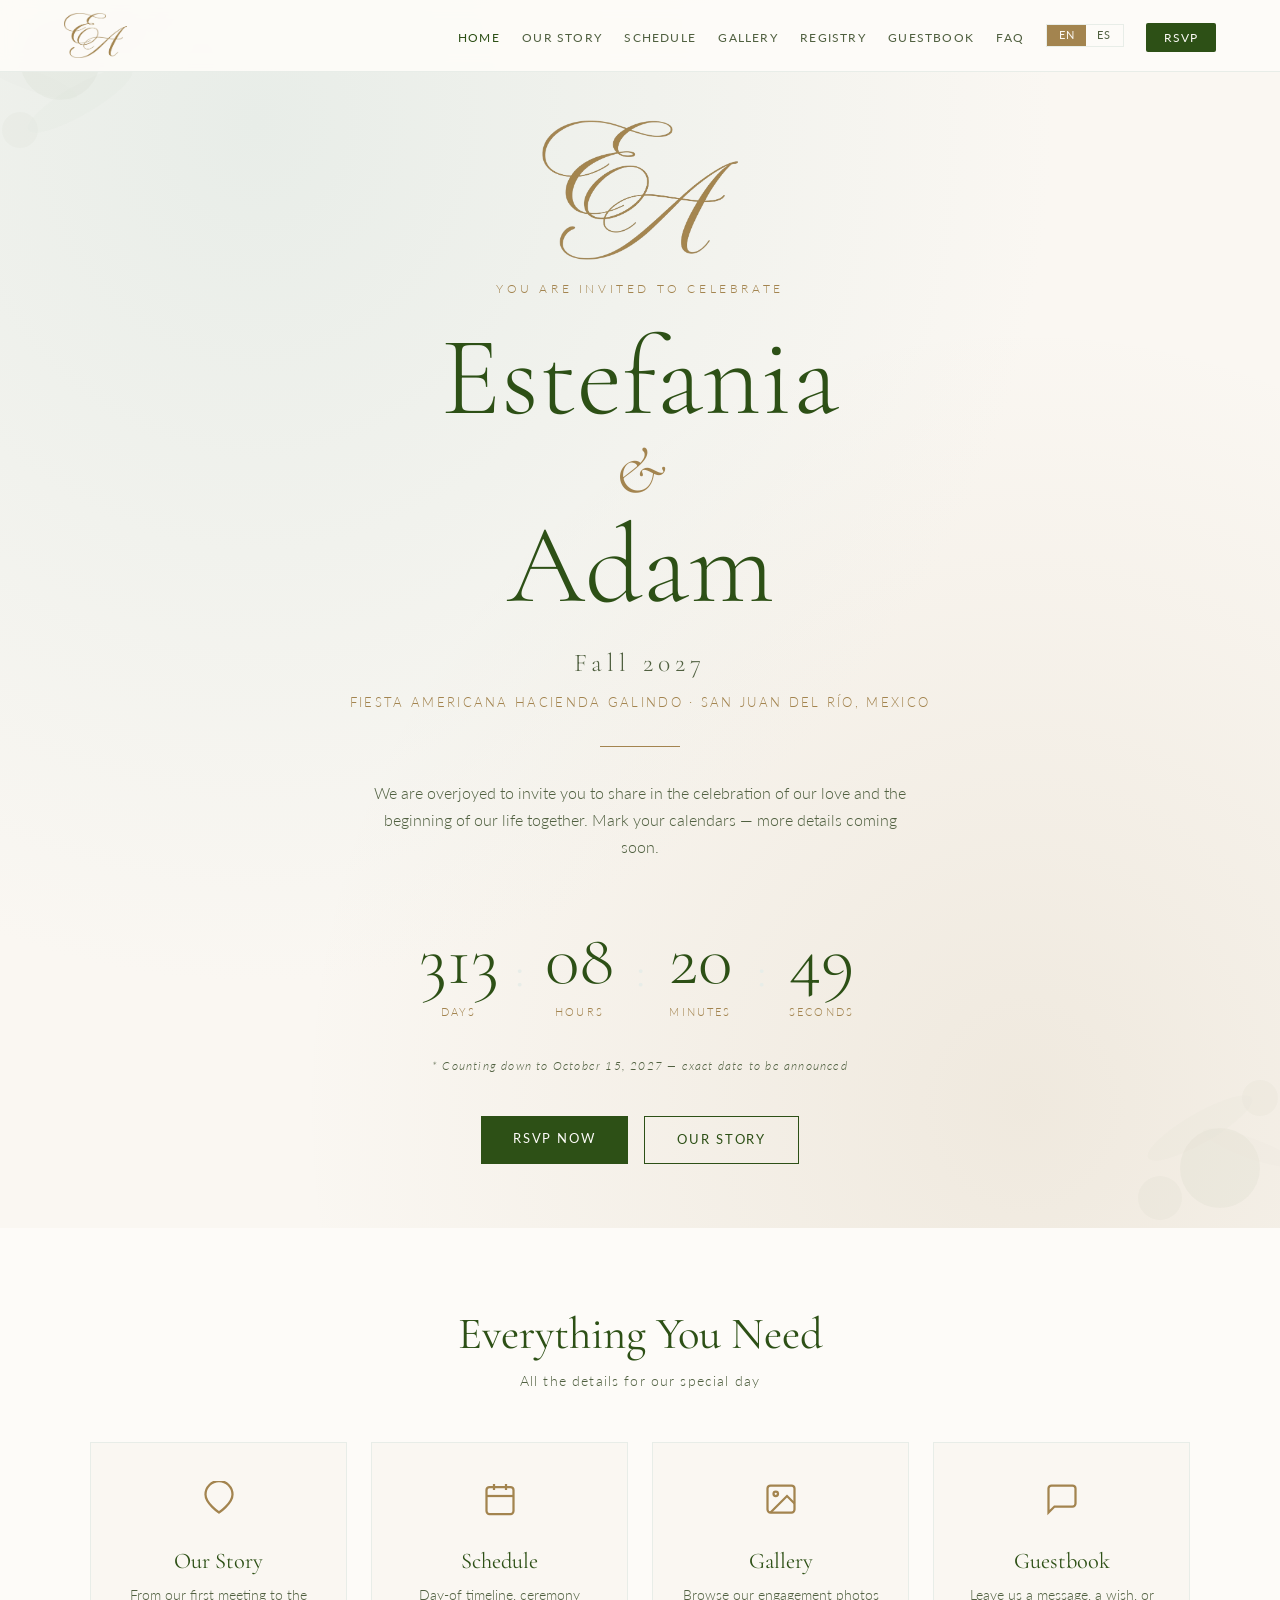
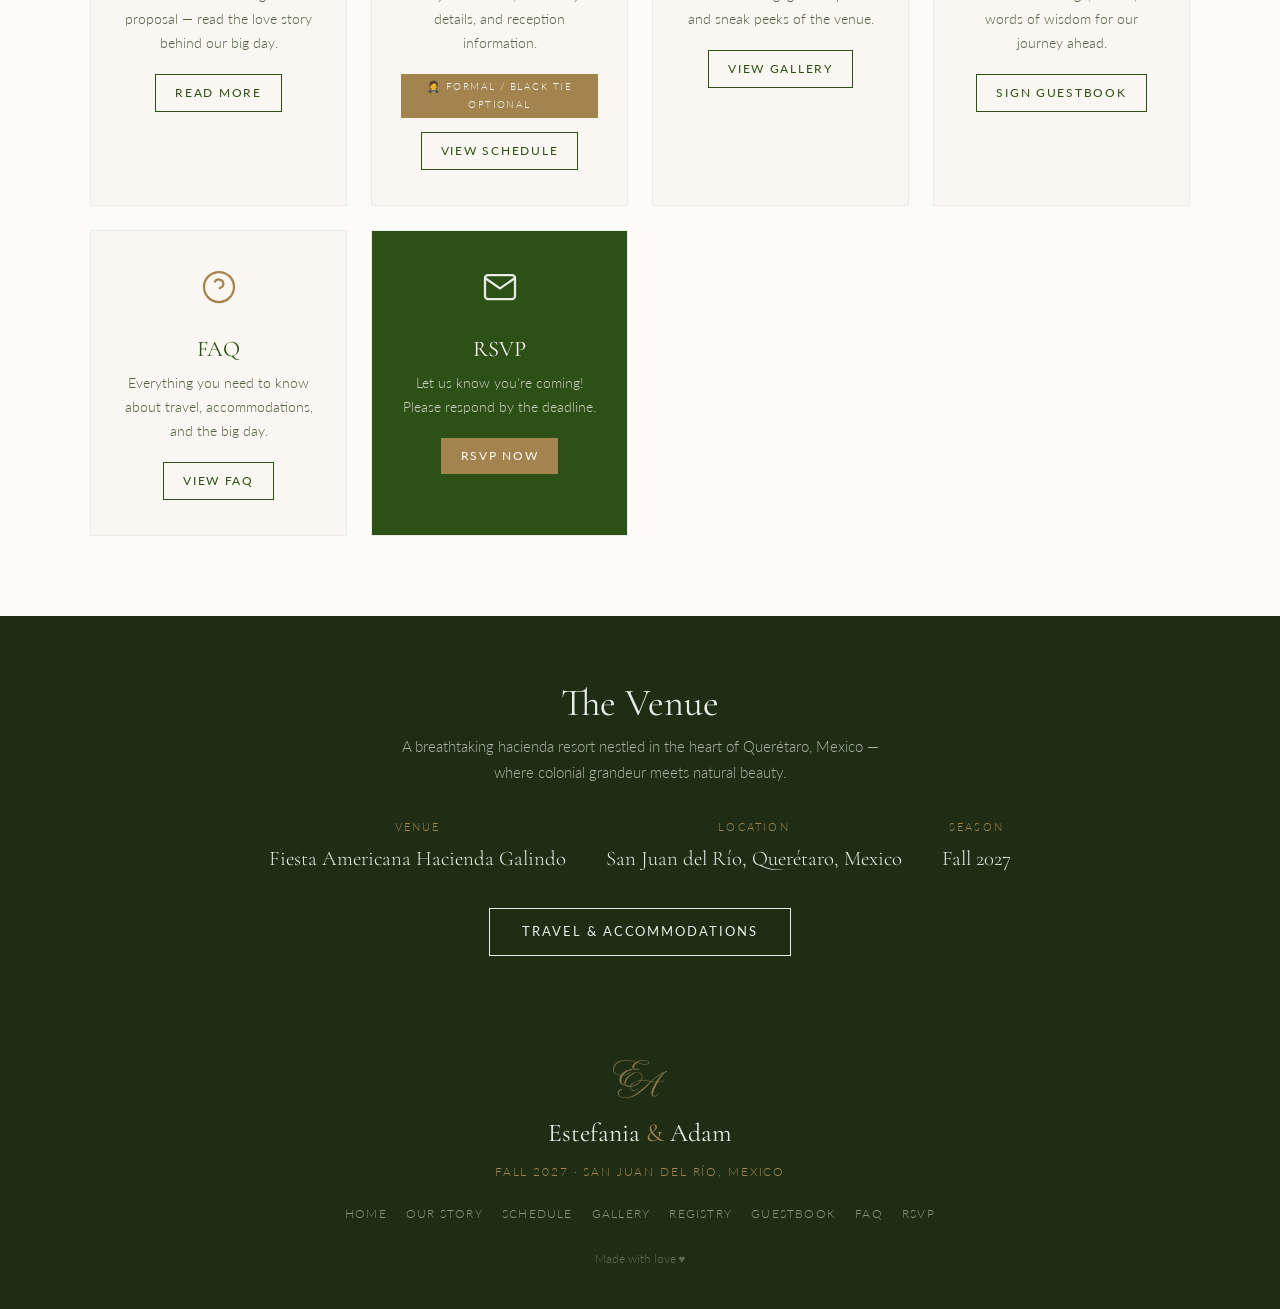
==== commit 5d1a3454: "added logo, new gold theme, filled out our story, started spanish tranlsations" ====
--- a/index.html
+++ b/index.html
@@ -3,6 +3,7 @@
 <head>
   <meta charset="UTF-8" />
   <meta name="viewport" content="width=device-width, initial-scale=1.0" />
+  <link rel="icon" type="image/png" href="monogram_transparent.png">
   <title>Estefania &amp; Adam · Fall 2027</title>
   <link rel="stylesheet" href="style.css" />
   <style>
@@ -26,7 +27,7 @@
       inset: 0;
       background:
         radial-gradient(ellipse at 20% 10%, var(--blush) 0%, transparent 55%),
-        radial-gradient(ellipse at 80% 90%, rgba(201,168,76,0.12) 0%, transparent 50%);
+        radial-gradient(ellipse at 80% 90%, rgba(163,132,79,0.12) 0%, transparent 50%);
     }
 
     .hero-eyebrow {
@@ -159,6 +160,12 @@
       opacity: 0.08;
       color: var(--rose);
     }
+
+    /* Hero monogram */
+    .hero-monogram { height: 140px; }
+    @media (max-width: 600px) {
+      .hero-monogram { height: 90px; }
+    }
   </style>
 </head>
 <body>
@@ -166,19 +173,25 @@
 <!-- ======================== NAV ======================== -->
 <nav class="site-nav" aria-label="Main navigation">
   <div class="nav-inner">
-    <a href="index.html" class="nav-logo">Estefania <span>&amp;</span> Adam</a>
+    <a href="index.html" class="nav-logo"><img src="monogram.svg" alt="Estefania &amp; Adam" height="45" style="display:block"></a>
     <button class="nav-toggle" aria-label="Toggle menu" aria-expanded="false">
       <span></span><span></span><span></span>
     </button>
     <ul class="nav-links">
-      <li><a href="index.html">Home</a></li>
-      <li><a href="our-story.html">Our Story</a></li>
-      <li><a href="schedule.html">Schedule</a></li>
-      <li><a href="gallery.html">Gallery</a></li>
-      <li><a href="registry.html">Registry</a></li>
-      <li><a href="guestbook.html">Guestbook</a></li>
-      <li><a href="faq.html">FAQ</a></li>
-      <li><a href="rsvp.html" class="nav-rsvp-btn">RSVP</a></li>
+      <li><a href="index.html" data-i18n="nav_home">Home</a></li>
+      <li><a href="our-story.html" data-i18n="nav_story">Our Story</a></li>
+      <li><a href="schedule.html" data-i18n="nav_schedule">Schedule</a></li>
+      <li><a href="gallery.html" data-i18n="nav_gallery">Gallery</a></li>
+      <li><a href="registry.html" data-i18n="nav_registry">Registry</a></li>
+      <li><a href="guestbook.html" data-i18n="nav_guestbook">Guestbook</a></li>
+      <li><a href="faq.html" data-i18n="nav_faq">FAQ</a></li>
+      <li class="lang-toggle-item" style="display:flex;align-items:center">
+        <div class="lang-toggle" role="group" aria-label="Language">
+          <button class="lang-btn lang-active" data-lang="en" onclick="setLanguage('en')">EN</button>
+          <button class="lang-btn" data-lang="es" onclick="setLanguage('es')">ES</button>
+        </div>
+      </li>
+      <li><a href="rsvp.html" class="nav-rsvp-btn" data-i18n="nav_rsvp">RSVP</a></li>
     </ul>
   </div>
 </nav>
@@ -203,6 +216,11 @@
     <ellipse cx="30" cy="80" rx="50" ry="10" opacity=".12" transform="rotate(20 30 80)"/>
   </svg>
 
+  <img src="monogram.svg" alt="Estefania &amp; Adam monogram"
+       class="fade-in hero-monogram"
+       style="display:block;margin:0 auto 1.2rem;width:auto"
+  />
+
   <p class="hero-eyebrow fade-in">You are invited to celebrate</p>
 
   <h1 class="hero-names fade-in">
@@ -235,54 +253,54 @@
 <!-- ======================== QUICK LINKS ======================== -->
 <section class="quick-links">
   <div class="container">
-    <h2 class="section-title fade-in">Everything You Need</h2>
-    <p class="section-subtitle fade-in">All the details for our special day</p>
+    <h2 class="section-title fade-in" data-i18n="home_cards_title">Everything You Need</h2>
+    <p class="section-subtitle fade-in" data-i18n="home_cards_subtitle">All the details for our special day</p>
 
     <div class="cards-grid">
       <a href="our-story.html" class="card fade-in" style="text-decoration:none;color:inherit">
         <div class="card-icon">
           <svg width="36" height="36" viewBox="0 0 24 24" fill="none" stroke="currentColor" stroke-width="1.5" aria-hidden="true"><path d="M12 21C12 21 3 15 3 9a9 9 0 0 1 18 0c0 6-9 12-9 12z"/></svg>
         </div>
-        <h3>Our Story</h3>
-        <p>How two paths crossed and became one — the journey from hello to forever.</p>
-        <span class="btn btn-outline" style="font-size:0.72rem;padding:0.5rem 1.2rem">Read More</span>
+        <h3 data-i18n="home_card_story_title">Our Story</h3>
+        <p data-i18n="home_card_story_desc">How two paths crossed and became one — the journey from hello to forever.</p>
+        <span class="btn btn-outline" style="font-size:0.72rem;padding:0.5rem 1.2rem" data-i18n="home_card_story_btn">Read More</span>
       </a>
 
       <a href="schedule.html" class="card fade-in" style="text-decoration:none;color:inherit">
         <div class="card-icon">
           <svg width="36" height="36" viewBox="0 0 24 24" fill="none" stroke="currentColor" stroke-width="1.5" aria-hidden="true"><rect x="3" y="4" width="18" height="18" rx="2"/><line x1="16" y1="2" x2="16" y2="6"/><line x1="8" y1="2" x2="8" y2="6"/><line x1="3" y1="10" x2="21" y2="10"/></svg>
         </div>
-        <h3>Schedule</h3>
-        <p>Day-of timeline, ceremony details, and reception information.</p>
+        <h3 data-i18n="home_card_schedule_title">Schedule</h3>
+        <p data-i18n="home_card_schedule_desc">Day-of timeline, ceremony details, and reception information.</p>
         <span style="display:inline-block;font-size:0.65rem;letter-spacing:0.14em;text-transform:uppercase;color:var(--ivory);background:var(--gold);padding:0.25rem 0.8rem;margin-bottom:0.9rem" aria-label="Dress code: Formal, Black Tie Optional">🤵 Formal / Black Tie Optional</span>
-        <span class="btn btn-outline" style="font-size:0.72rem;padding:0.5rem 1.2rem">View Schedule</span>
+        <span class="btn btn-outline" style="font-size:0.72rem;padding:0.5rem 1.2rem" data-i18n="home_card_schedule_btn">View Schedule</span>
       </a>
 
       <a href="gallery.html" class="card fade-in" style="text-decoration:none;color:inherit">
         <div class="card-icon">
           <svg width="36" height="36" viewBox="0 0 24 24" fill="none" stroke="currentColor" stroke-width="1.5" aria-hidden="true"><rect x="3" y="3" width="18" height="18" rx="2"/><circle cx="8.5" cy="8.5" r="1.5"/><polyline points="21 15 16 10 5 21"/></svg>
         </div>
-        <h3>Gallery</h3>
-        <p>Photos of the couple, the venue, and memories made along the way.</p>
-        <span class="btn btn-outline" style="font-size:0.72rem;padding:0.5rem 1.2rem">View Photos</span>
+        <h3 data-i18n="home_card_gallery_title">Gallery</h3>
+        <p data-i18n="home_card_gallery_desc">Photos of the couple, the venue, and memories made along the way.</p>
+        <span class="btn btn-outline" style="font-size:0.72rem;padding:0.5rem 1.2rem" data-i18n="home_card_gallery_btn">View Photos</span>
       </a>
 
       <a href="guestbook.html" class="card fade-in" style="text-decoration:none;color:inherit">
         <div class="card-icon">
           <svg width="36" height="36" viewBox="0 0 24 24" fill="none" stroke="currentColor" stroke-width="1.5" aria-hidden="true"><path d="M21 15a2 2 0 0 1-2 2H7l-4 4V5a2 2 0 0 1 2-2h14a2 2 0 0 1 2 2z"/></svg>
         </div>
-        <h3>Guestbook</h3>
-        <p>Leave a message of love, advice, or well wishes for the couple.</p>
-        <span class="btn btn-outline" style="font-size:0.72rem;padding:0.5rem 1.2rem">Sign Book</span>
+        <h3 data-i18n="home_card_guestbook_title">Guestbook</h3>
+        <p data-i18n="home_card_guestbook_desc">Leave a message of love, advice, or well wishes for the couple.</p>
+        <span class="btn btn-outline" style="font-size:0.72rem;padding:0.5rem 1.2rem" data-i18n="home_card_guestbook_btn">Sign Book</span>
       </a>
 
       <a href="faq.html" class="card fade-in" style="text-decoration:none;color:inherit">
         <div class="card-icon">
           <svg width="36" height="36" viewBox="0 0 24 24" fill="none" stroke="currentColor" stroke-width="1.5" aria-hidden="true"><circle cx="12" cy="12" r="10"/><path d="M9.09 9a3 3 0 0 1 5.83 1c0 2-3 3-3 3"/><line x1="12" y1="17" x2="12.01" y2="17"/></svg>
         </div>
-        <h3>FAQ</h3>
-        <p>Travel tips, dress code, accommodations, and everything in between.</p>
-        <span class="btn btn-outline" style="font-size:0.72rem;padding:0.5rem 1.2rem">Read FAQ</span>
+        <h3 data-i18n="home_card_faq_title">FAQ</h3>
+        <p data-i18n="home_card_faq_desc">Travel tips, dress code, accommodations, and everything in between.</p>
+        <span class="btn btn-outline" style="font-size:0.72rem;padding:0.5rem 1.2rem" data-i18n="home_card_faq_btn">Read FAQ</span>
       </a>
 
       <a href="rsvp.html" class="card fade-in" style="text-decoration:none;color:inherit;background:var(--rose)">
@@ -324,6 +342,7 @@
 
 <!-- ======================== FOOTER ======================== -->
 <footer class="site-footer">
+  <img src="monogram.svg" alt="" aria-hidden="true" height="38" style="opacity:0.85;display:block;margin:0 auto 0.8rem">
   <p class="footer-names">Estefania <span class="footer-ampersand">&amp;</span> Adam</p>
   <p class="footer-date">Fall 2027 · <a href="https://maps.google.com/?q=Fiesta+Americana+Hacienda+Galindo+Resort+%26+Spa,+Carretera+Amealco+Km+5.5,+San+Juan+del+Rio,+Queretaro,+Mexico" class="map-link" target="_blank" rel="noopener noreferrer">San Juan del Río, Mexico</a></p>
   <ul class="footer-links">
@@ -336,9 +355,10 @@
     <li><a href="faq.html">FAQ</a></li>
     <li><a href="rsvp.html">RSVP</a></li>
   </ul>
-  <p class="footer-copy">Made with love &hearts;</p>
+  <p class="footer-copy" data-i18n="footer_love">Made with love &hearts;</p>
 </footer>
 
+<script src="translations.js"></script>
 <script src="script.js"></script>
 </body>
 </html>
--- a/style.css
+++ b/style.css
@@ -15,8 +15,8 @@
 :root {
   --blush:     #E8EDE8;
   --ivory:     #FAF7F2;
-  --gold:      #C9A84C;
-  --gold-light:#e4c97a;
+  --gold:      #a3844f;
+  --gold-light:#c4a270;
   --rose:      #2D5016;
   --rose-dark: #1A3009;
   --warm-white:#FDFBF8;
@@ -110,14 +110,11 @@
 }
 
 .nav-logo {
-  font-family: 'Cormorant Garamond', serif;
-  font-size: 1.35rem;
-  font-weight: 500;
-  color: var(--rose);
-  letter-spacing: 0.03em;
-  white-space: nowrap;
   flex-shrink: 0;
   margin-right: 2rem;
+  display: flex;
+  align-items: center;
+  line-height: 0;
 }
 
 .nav-logo span {
@@ -143,7 +140,7 @@
 
 /* Tighten nav further before hamburger kicks in */
 @media (max-width: 1060px) {
-  .nav-logo { font-size: 1.1rem; margin-right: 1.2rem; }
+  .nav-logo { margin-right: 1.2rem; }
   .nav-links { gap: 1rem; }
   .nav-links a { font-size: 0.7rem; letter-spacing: 0.08em; }
 }
@@ -163,6 +160,42 @@
 
 .nav-rsvp-btn:hover {
   background: var(--rose-dark) !important;
+}
+
+/* Language toggle */
+.lang-toggle {
+  display: flex;
+  align-items: center;
+  gap: 0;
+  border: 1px solid var(--blush);
+  overflow: hidden;
+  flex-shrink: 0;
+}
+.lang-btn {
+  background: transparent;
+  border: none;
+  padding: 0.3rem 0.7rem;
+  font-family: 'Lato', sans-serif;
+  font-size: 0.68rem;
+  letter-spacing: 0.1em;
+  text-transform: uppercase;
+  color: var(--text-light);
+  cursor: pointer;
+  transition: background 0.2s, color 0.2s;
+  line-height: 1;
+}
+.lang-btn.lang-active {
+  background: var(--gold);
+  color: var(--ivory);
+}
+.lang-btn:hover:not(.lang-active) {
+  color: var(--rose);
+}
+@media (max-width: 860px) {
+  .lang-toggle {
+    margin: 0.5rem auto;
+    width: fit-content;
+  }
 }
 
 /* Hamburger */
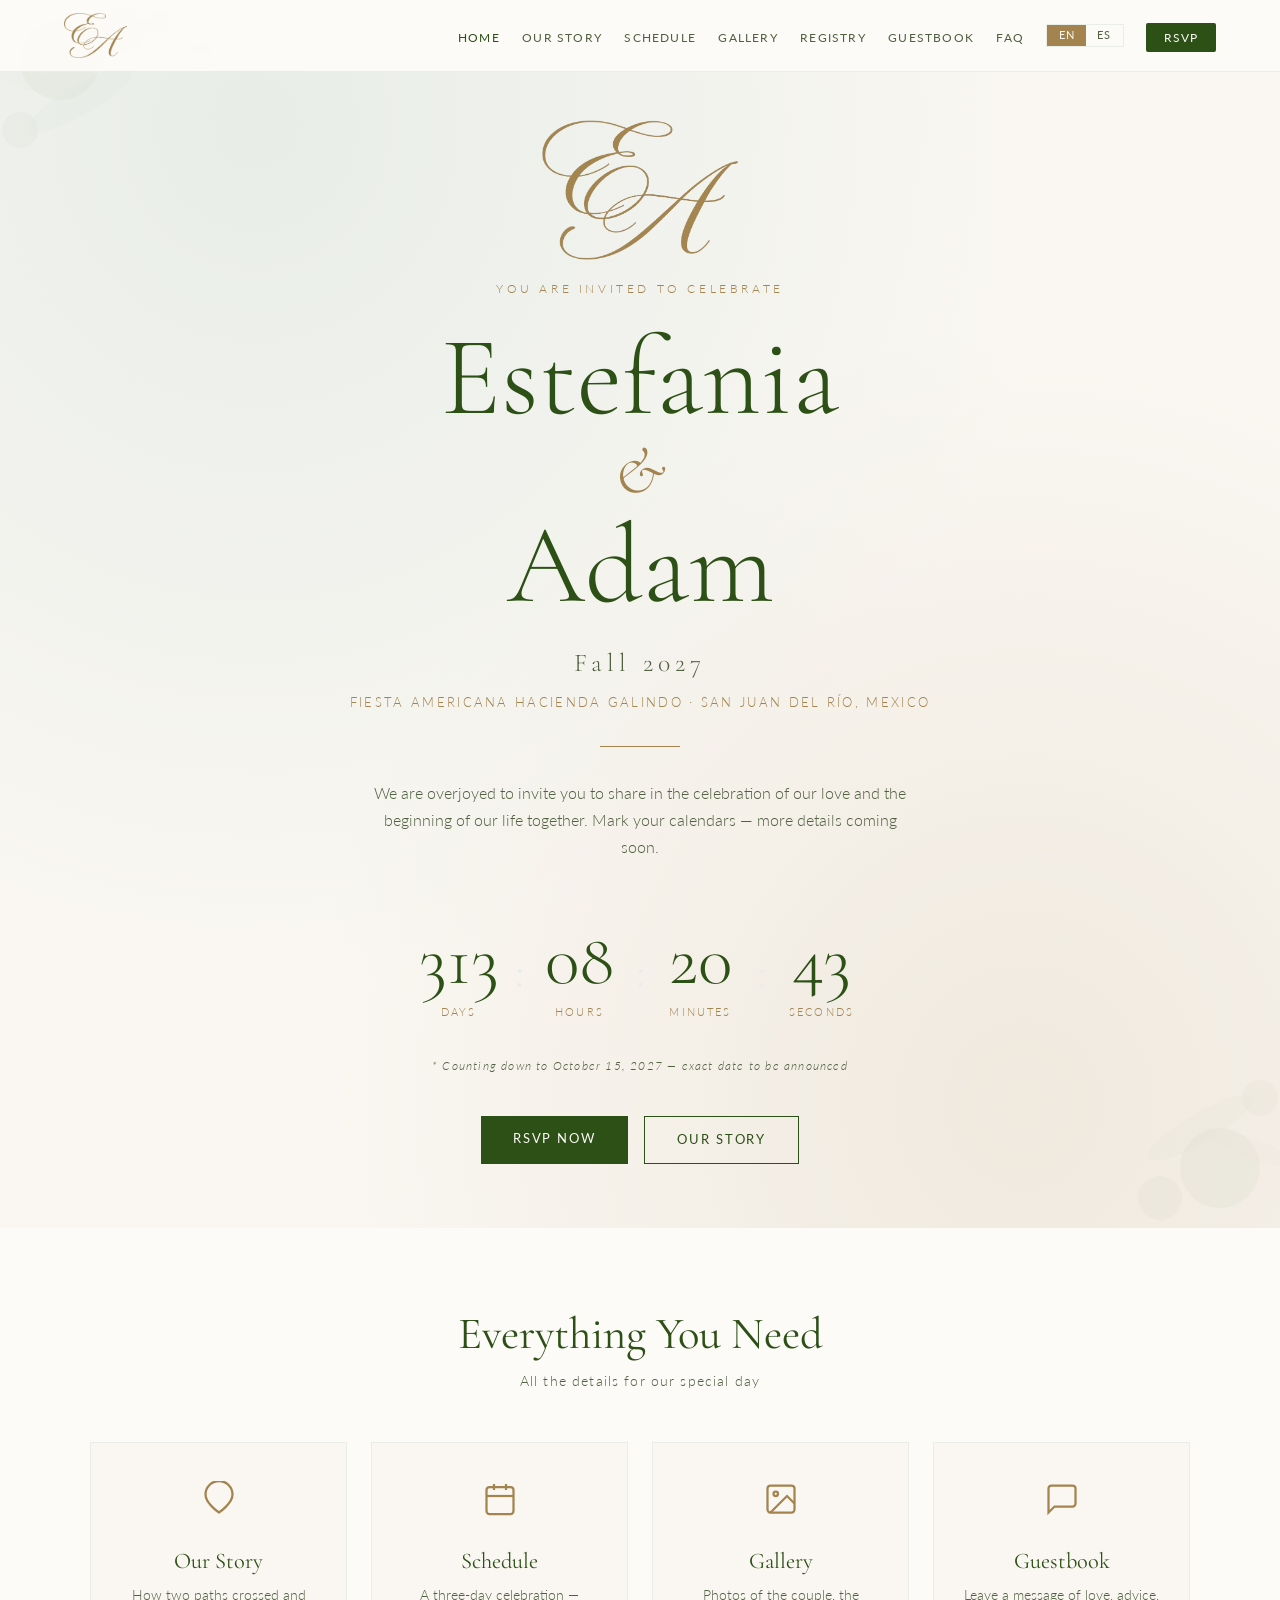
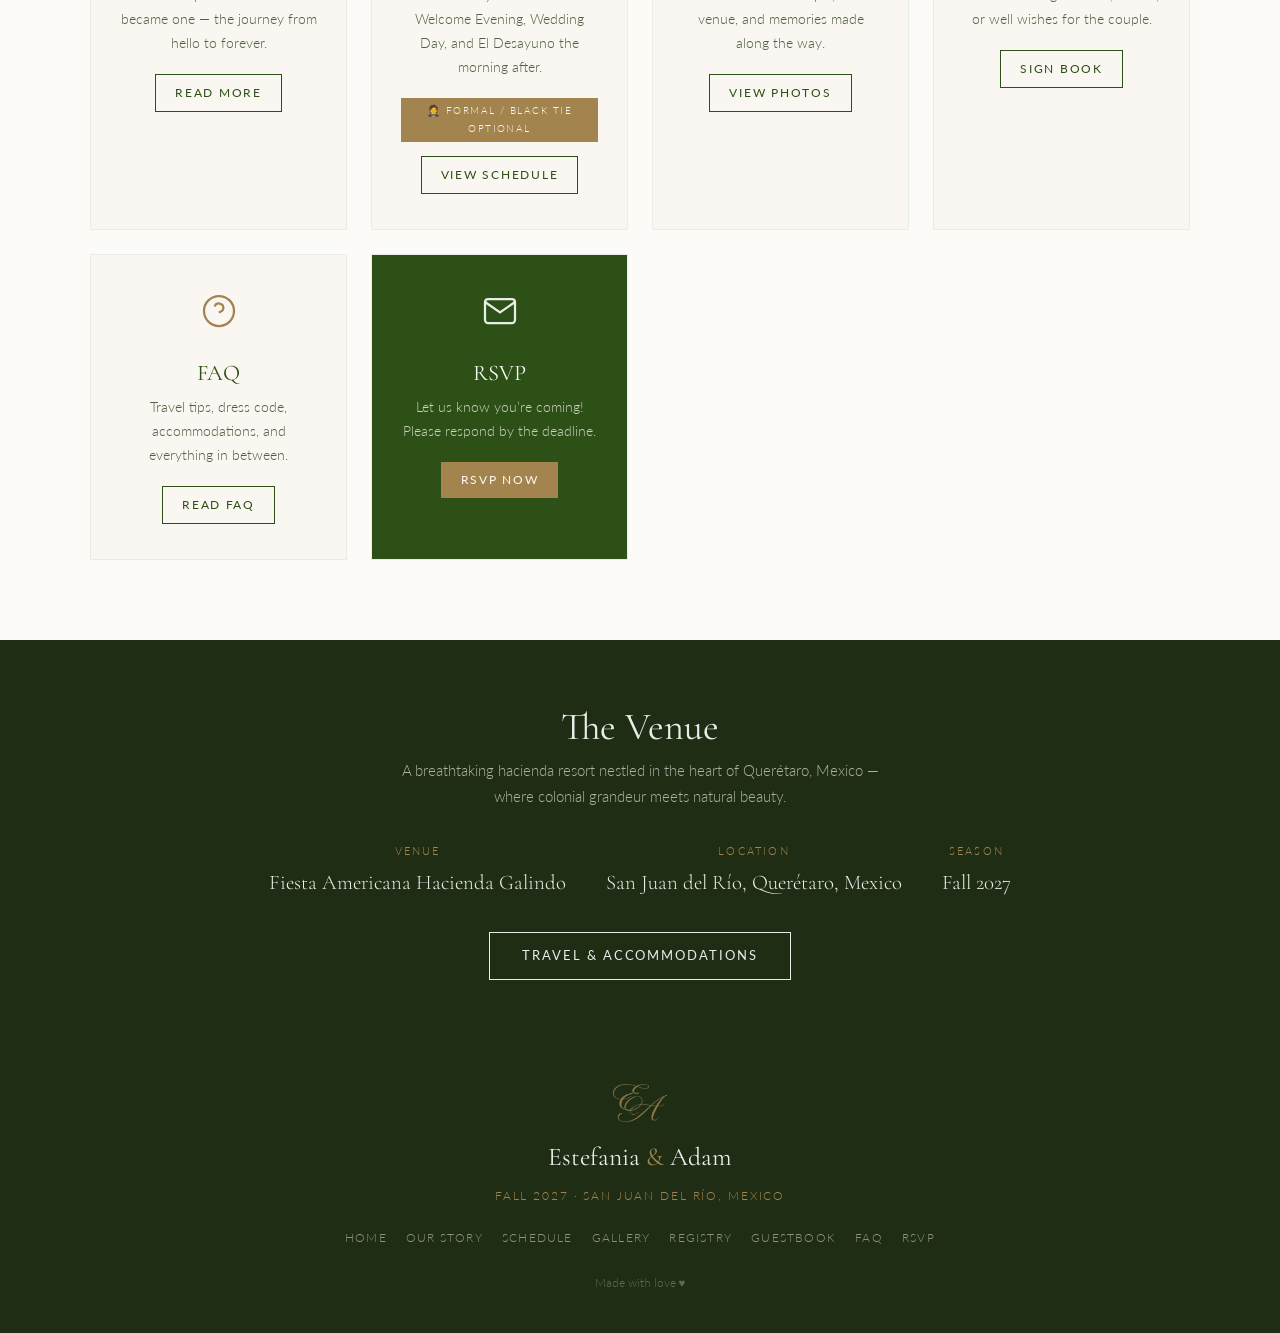
==== commit c86487cf: "fixing spanish translations." ====
--- a/index.html
+++ b/index.html
@@ -187,8 +187,8 @@
       <li><a href="faq.html" data-i18n="nav_faq">FAQ</a></li>
       <li class="lang-toggle-item" style="display:flex;align-items:center">
         <div class="lang-toggle" role="group" aria-label="Language">
-          <button class="lang-btn lang-active" data-lang="en" onclick="setLanguage('en')">EN</button>
-          <button class="lang-btn" data-lang="es" onclick="setLanguage('es')">ES</button>
+          <button class="lang-btn lang-active" id="lang-en" data-lang="en" onclick="setLanguage('en')">EN</button>
+          <button class="lang-btn" id="lang-es" data-lang="es" onclick="setLanguage('es')">ES</button>
         </div>
       </li>
       <li><a href="rsvp.html" class="nav-rsvp-btn" data-i18n="nav_rsvp">RSVP</a></li>
@@ -221,7 +221,7 @@
        style="display:block;margin:0 auto 1.2rem;width:auto"
   />
 
-  <p class="hero-eyebrow fade-in">You are invited to celebrate</p>
+  <p class="hero-eyebrow fade-in" data-i18n="home_hero_eyebrow">You are invited to celebrate</p>
 
   <h1 class="hero-names fade-in">
     Estefania<br>
@@ -229,24 +229,24 @@
     Adam
   </h1>
 
-  <p class="hero-date fade-in">Fall 2027</p>
+  <p class="hero-date fade-in" data-i18n="home_hero_date">Fall 2027</p>
   <p class="hero-location fade-in"><a href="https://maps.google.com/?q=Fiesta+Americana+Hacienda+Galindo+Resort+%26+Spa,+Carretera+Amealco+Km+5.5,+San+Juan+del+Rio,+Queretaro,+Mexico" class="map-link" target="_blank" rel="noopener noreferrer">Fiesta Americana Hacienda Galindo · San Juan del Río, Mexico</a></p>
 
   <div class="hero-divider fade-in"></div>
 
-  <p class="hero-welcome fade-in">
+  <p class="hero-welcome fade-in" data-i18n="home_hero_welcome">
     We are overjoyed to invite you to share in the celebration of our love and the beginning of our life together. Mark your calendars — more details coming soon.
   </p>
 
   <!-- Countdown -->
   <div class="fade-in" style="width:100%">
     <div id="countdown" class="countdown" aria-live="polite"></div>
-    <p class="countdown-note">* Counting down to October 15, 2027 — exact date to be announced</p>
+    <p class="countdown-note" data-i18n="home_countdown_note">* Counting down to October 15, 2027 — exact date to be announced</p>
   </div>
 
   <div style="margin-top:2.5rem;display:flex;gap:1rem;flex-wrap:wrap;justify-content:center" class="fade-in">
-    <a href="rsvp.html" class="btn btn-primary">RSVP Now</a>
-    <a href="our-story.html" class="btn btn-outline">Our Story</a>
+    <a href="rsvp.html" class="btn btn-primary" data-i18n="home_hero_rsvp_btn">RSVP Now</a>
+    <a href="our-story.html" class="btn btn-outline" data-i18n="home_hero_story_btn">Our Story</a>
   </div>
 </section>
 
@@ -271,7 +271,7 @@
           <svg width="36" height="36" viewBox="0 0 24 24" fill="none" stroke="currentColor" stroke-width="1.5" aria-hidden="true"><rect x="3" y="4" width="18" height="18" rx="2"/><line x1="16" y1="2" x2="16" y2="6"/><line x1="8" y1="2" x2="8" y2="6"/><line x1="3" y1="10" x2="21" y2="10"/></svg>
         </div>
         <h3 data-i18n="home_card_schedule_title">Schedule</h3>
-        <p data-i18n="home_card_schedule_desc">Day-of timeline, ceremony details, and reception information.</p>
+        <p data-i18n="home_card_schedule_desc">A three-day celebration — Welcome Evening, Wedding Day, and El Desayuno the morning after.</p>
         <span style="display:inline-block;font-size:0.65rem;letter-spacing:0.14em;text-transform:uppercase;color:var(--ivory);background:var(--gold);padding:0.25rem 0.8rem;margin-bottom:0.9rem" aria-label="Dress code: Formal, Black Tie Optional">🤵 Formal / Black Tie Optional</span>
         <span class="btn btn-outline" style="font-size:0.72rem;padding:0.5rem 1.2rem" data-i18n="home_card_schedule_btn">View Schedule</span>
       </a>
@@ -308,8 +308,8 @@
           <svg width="36" height="36" viewBox="0 0 24 24" fill="none" stroke="currentColor" stroke-width="1.5" aria-hidden="true"><path d="M4 4h16c1.1 0 2 .9 2 2v12c0 1.1-.9 2-2 2H4c-1.1 0-2-.9-2-2V6c0-1.1.9-2 2-2z"/><polyline points="22,6 12,13 2,6"/></svg>
         </div>
         <h3 style="color:var(--warm-white)">RSVP</h3>
-        <p style="color:rgba(253,251,248,0.75)">Let us know you're coming! Please respond by the deadline.</p>
-        <span class="btn btn-gold" style="font-size:0.72rem;padding:0.5rem 1.2rem">RSVP Now</span>
+        <p style="color:rgba(253,251,248,0.75)" data-i18n="home_card_rsvp_desc">Let us know you're coming! Please respond by the deadline.</p>
+        <span class="btn btn-gold" style="font-size:0.72rem;padding:0.5rem 1.2rem" data-i18n="home_card_rsvp_btn">RSVP Now</span>
       </a>
     </div>
   </div>
@@ -318,25 +318,25 @@
 <!-- ======================== VENUE ======================== -->
 <section class="venue-strip">
   <div class="container">
-    <h2 class="fade-in">The Venue</h2>
-    <p class="fade-in">A breathtaking hacienda resort nestled in the heart of Querétaro, Mexico — where colonial grandeur meets natural beauty.</p>
+    <h2 class="fade-in" data-i18n="home_venue_title">The Venue</h2>
+    <p class="fade-in" data-i18n="home_venue_desc">A breathtaking hacienda resort nestled in the heart of Querétaro, Mexico — where colonial grandeur meets natural beauty.</p>
 
     <div class="venue-detail fade-in">
       <div class="venue-detail-item">
-        <div class="vd-label">Venue</div>
+        <div class="vd-label" data-i18n="home_venue_vd_venue">Venue</div>
         <div class="vd-value"><a href="https://maps.google.com/?q=Fiesta+Americana+Hacienda+Galindo+Resort+%26+Spa,+Carretera+Amealco+Km+5.5,+San+Juan+del+Rio,+Queretaro,+Mexico" class="map-link" target="_blank" rel="noopener noreferrer">Fiesta Americana Hacienda Galindo</a></div>
       </div>
       <div class="venue-detail-item">
-        <div class="vd-label">Location</div>
+        <div class="vd-label" data-i18n="home_venue_vd_location">Location</div>
         <div class="vd-value"><a href="https://maps.google.com/?q=Fiesta+Americana+Hacienda+Galindo+Resort+%26+Spa,+Carretera+Amealco+Km+5.5,+San+Juan+del+Rio,+Queretaro,+Mexico" class="map-link" target="_blank" rel="noopener noreferrer">San Juan del Río, Querétaro, Mexico</a></div>
       </div>
       <div class="venue-detail-item">
-        <div class="vd-label">Season</div>
-        <div class="vd-value">Fall 2027</div>
+        <div class="vd-label" data-i18n="home_venue_vd_season">Season</div>
+        <div class="vd-value" data-i18n="home_venue_vd_season_value">Fall 2027</div>
       </div>
     </div>
 
-    <a href="faq.html" class="btn btn-outline" style="border-color:var(--blush);color:var(--blush)" class="fade-in">Travel &amp; Accommodations</a>
+    <a href="faq.html" class="btn btn-outline" style="border-color:var(--blush);color:var(--blush)" class="fade-in" data-i18n="home_venue_travel_btn">Travel &amp; Accommodations</a>
   </div>
 </section>
 
@@ -344,16 +344,16 @@
 <footer class="site-footer">
   <img src="monogram.svg" alt="" aria-hidden="true" height="38" style="opacity:0.85;display:block;margin:0 auto 0.8rem">
   <p class="footer-names">Estefania <span class="footer-ampersand">&amp;</span> Adam</p>
-  <p class="footer-date">Fall 2027 · <a href="https://maps.google.com/?q=Fiesta+Americana+Hacienda+Galindo+Resort+%26+Spa,+Carretera+Amealco+Km+5.5,+San+Juan+del+Rio,+Queretaro,+Mexico" class="map-link" target="_blank" rel="noopener noreferrer">San Juan del Río, Mexico</a></p>
+  <p class="footer-date"><span data-i18n="footer_date_season">Fall 2027</span> · <a href="https://maps.google.com/?q=Fiesta+Americana+Hacienda+Galindo+Resort+%26+Spa,+Carretera+Amealco+Km+5.5,+San+Juan+del+Rio,+Queretaro,+Mexico" class="map-link" target="_blank" rel="noopener noreferrer">San Juan del Río, <span data-i18n="footer_date_country">Mexico</span></a></p>
   <ul class="footer-links">
-    <li><a href="index.html">Home</a></li>
-    <li><a href="our-story.html">Our Story</a></li>
-    <li><a href="schedule.html">Schedule</a></li>
-    <li><a href="gallery.html">Gallery</a></li>
-    <li><a href="registry.html">Registry</a></li>
-    <li><a href="guestbook.html">Guestbook</a></li>
-    <li><a href="faq.html">FAQ</a></li>
-    <li><a href="rsvp.html">RSVP</a></li>
+    <li><a href="index.html" data-i18n="nav_home">Home</a></li>
+    <li><a href="our-story.html" data-i18n="nav_story">Our Story</a></li>
+    <li><a href="schedule.html" data-i18n="nav_schedule">Schedule</a></li>
+    <li><a href="gallery.html" data-i18n="nav_gallery">Gallery</a></li>
+    <li><a href="registry.html" data-i18n="nav_registry">Registry</a></li>
+    <li><a href="guestbook.html" data-i18n="nav_guestbook">Guestbook</a></li>
+    <li><a href="faq.html" data-i18n="nav_faq">FAQ</a></li>
+    <li><a href="rsvp.html" data-i18n="nav_rsvp">RSVP</a></li>
   </ul>
   <p class="footer-copy" data-i18n="footer_love">Made with love &hearts;</p>
 </footer>
--- a/style.css
+++ b/style.css
@@ -143,6 +143,24 @@
   .nav-logo { margin-right: 1.2rem; }
   .nav-links { gap: 1rem; }
   .nav-links a { font-size: 0.7rem; letter-spacing: 0.08em; }
+}
+
+/* Spanish nav compression — html[lang="es"] is set by setLanguage() */
+@media (min-width: 861px) {
+  html[lang="es"] .nav-links {
+    gap: 0.9rem;
+  }
+  html[lang="es"] .nav-links a {
+    letter-spacing: 0.03em;
+  }
+}
+@media (min-width: 861px) and (max-width: 1060px) {
+  html[lang="es"] .nav-links {
+    gap: 0.65rem;
+  }
+  html[lang="es"] .nav-links a {
+    letter-spacing: 0.02em;
+  }
 }
 
 .nav-links a:hover,
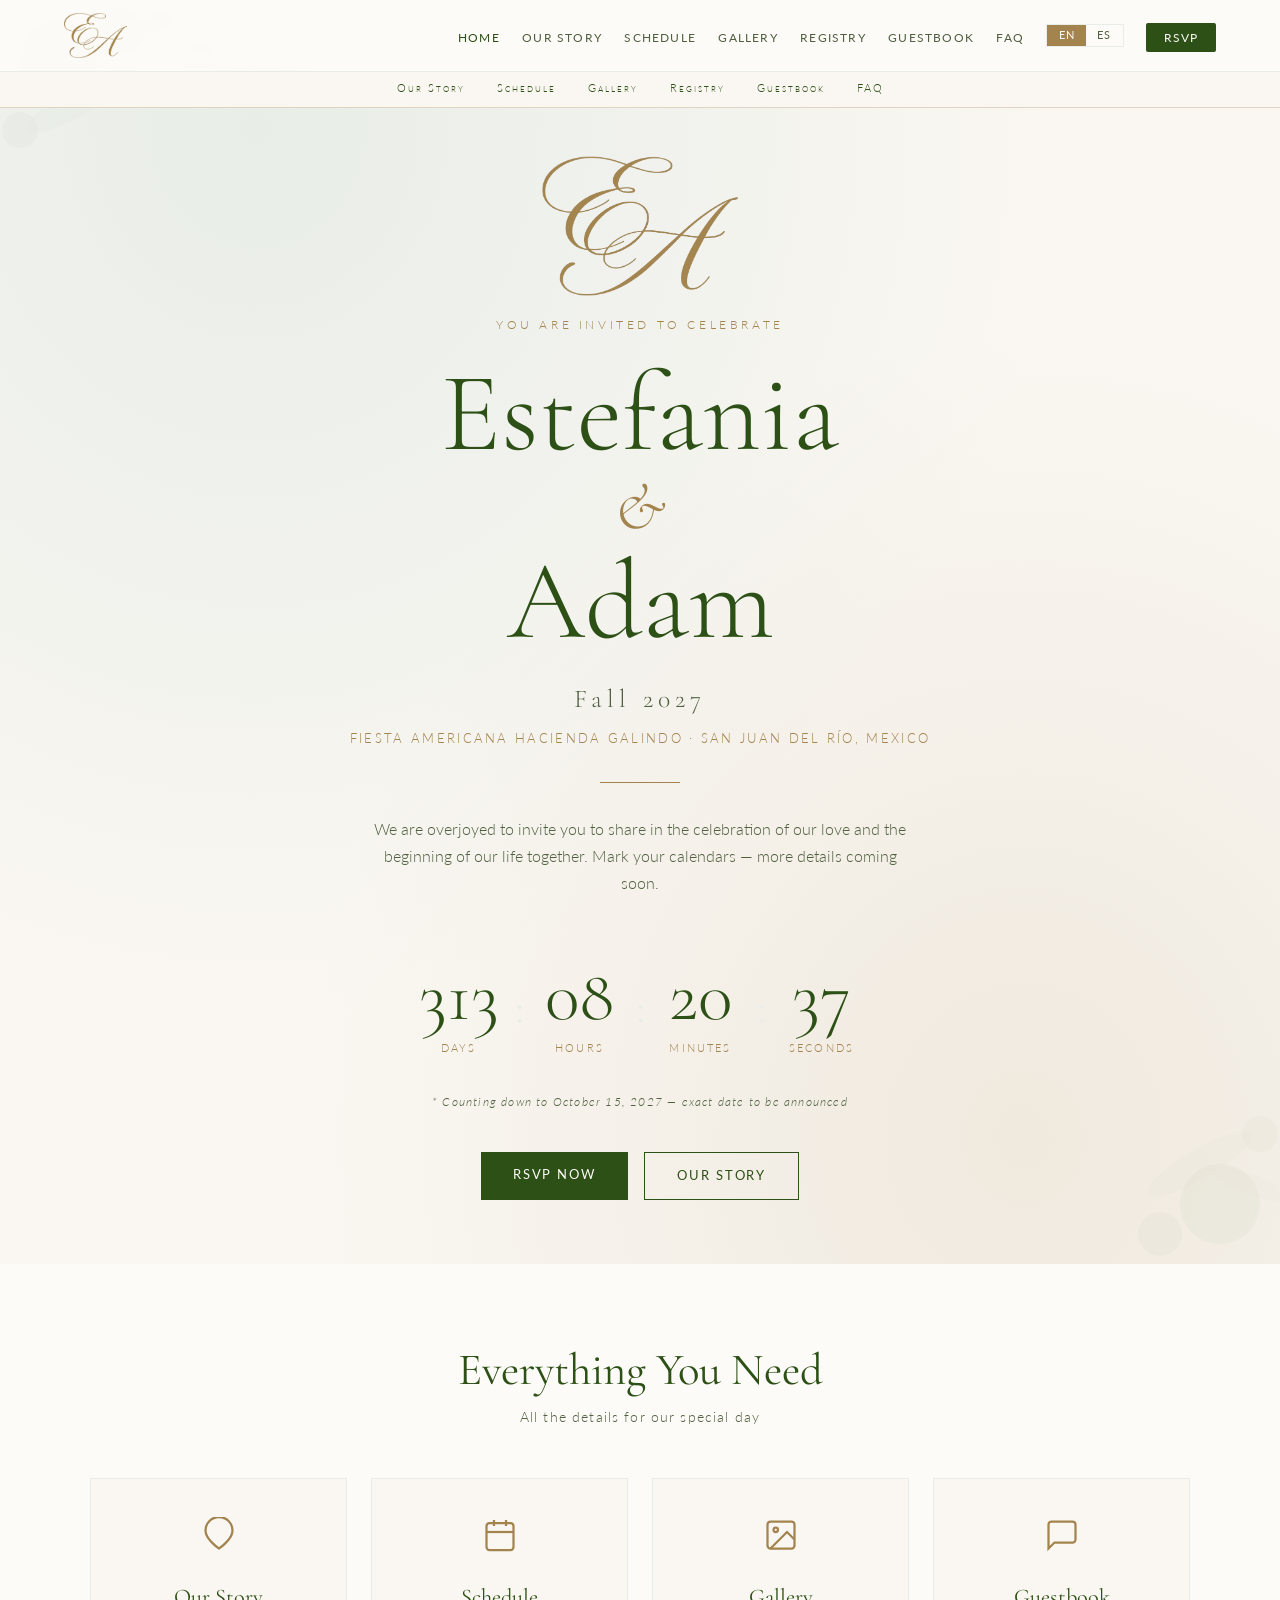
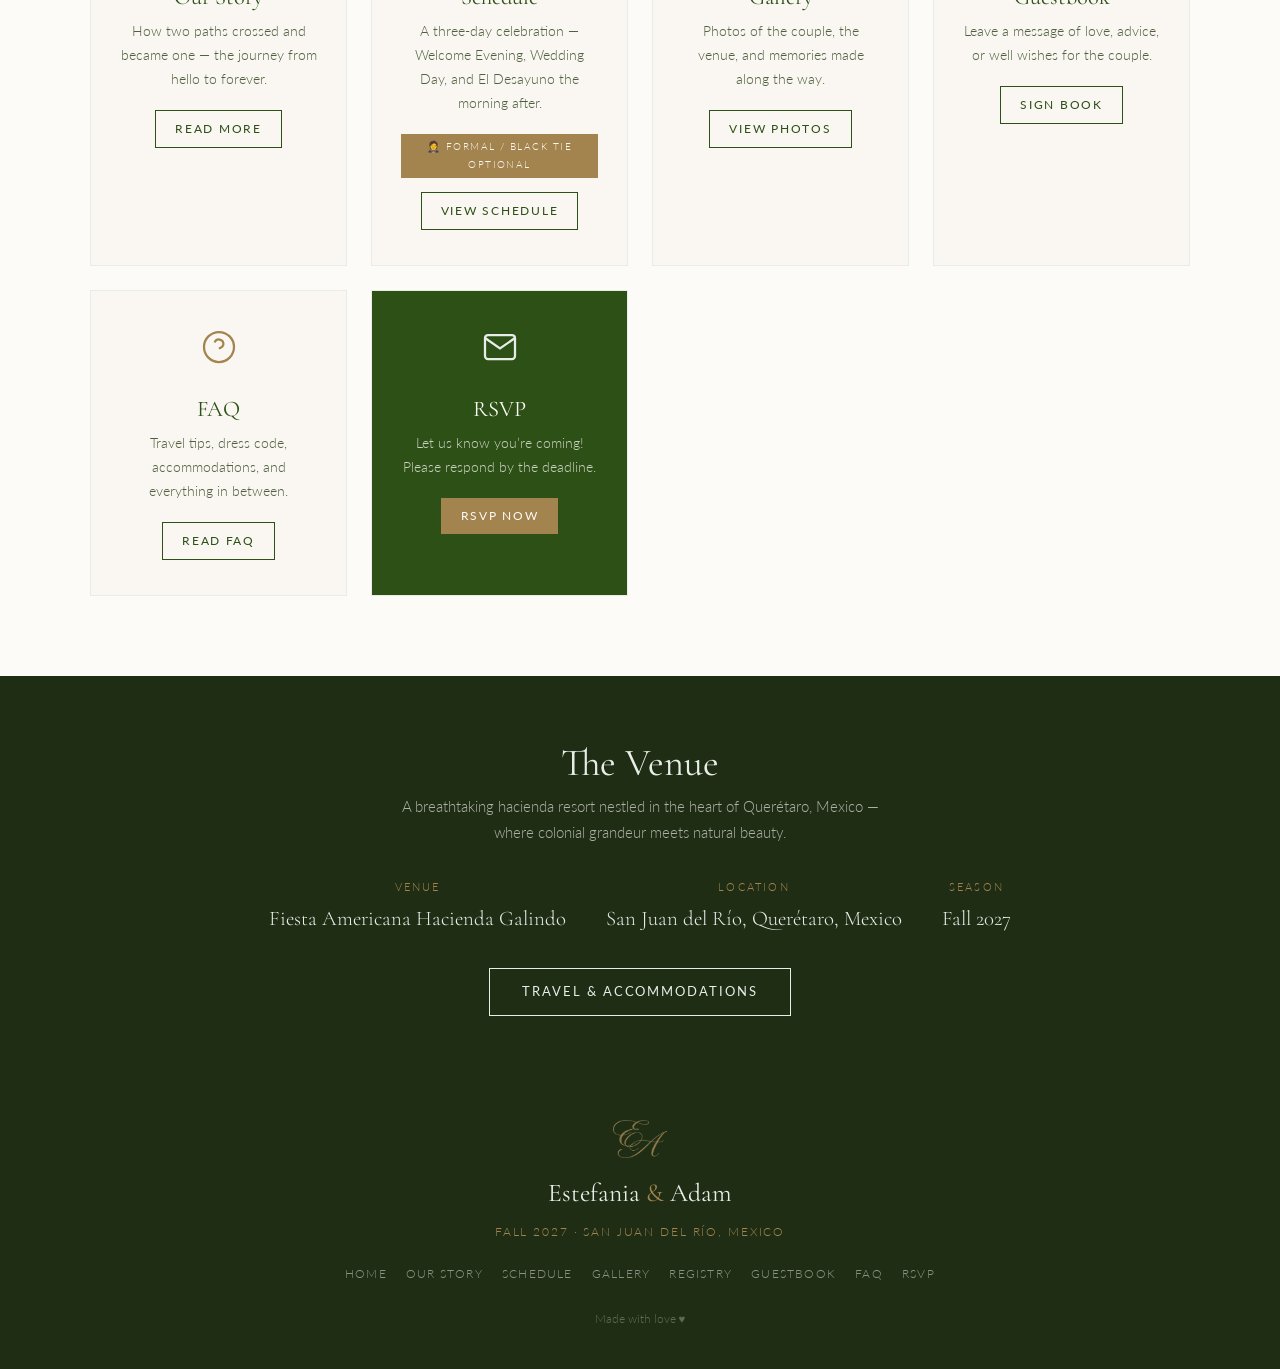
==== commit 6a4bd7c8: "updating todo and building sub navigation" ====
--- a/index.html
+++ b/index.html
@@ -15,7 +15,7 @@
       align-items: center;
       justify-content: center;
       text-align: center;
-      padding: calc(var(--nav-h) + 3rem) 1.5rem 4rem;
+      padding: calc(var(--nav-h) + var(--subnav-h) + 3rem) 1.5rem 4rem;
       background: var(--ivory);
       position: relative;
       overflow: hidden;
@@ -196,6 +196,17 @@
   </div>
 </nav>
 
+<nav class="page-subnav" aria-label="Site sections">
+  <div class="page-subnav-inner">
+    <a href="our-story.html" data-i18n="subnav_index_story">Our Story</a>
+    <a href="schedule.html" data-i18n="subnav_index_schedule">Schedule</a>
+    <a href="gallery.html" data-i18n="subnav_index_gallery">Gallery</a>
+    <a href="registry.html" data-i18n="subnav_index_registry">Registry</a>
+    <a href="guestbook.html" data-i18n="subnav_index_guestbook">Guestbook</a>
+    <a href="faq.html" data-i18n="subnav_index_faq">FAQ</a>
+  </div>
+</nav>
+
 <!-- ======================== HERO ======================== -->
 <section class="hero">
   <!-- Decorative floral SVGs -->
--- a/style.css
+++ b/style.css
@@ -23,6 +23,7 @@
   --text:      #1e2d14;
   --text-light:#506040;
   --nav-h:     72px;
+  --subnav-h:  36px;
 }
 
 html {
@@ -266,6 +267,67 @@
 }
 
 /* =========================================
+   PAGE SUB-NAVIGATION
+   ========================================= */
+.page-subnav {
+  position: fixed;
+  top: var(--nav-h);
+  left: 0;
+  right: 0;
+  height: var(--subnav-h);
+  background: var(--ivory);
+  border-bottom: 1px solid rgba(163, 132, 79, 0.3);
+  z-index: 999;
+  overflow-x: auto;
+  overflow-y: hidden;
+  -webkit-overflow-scrolling: touch;
+  scrollbar-width: none;
+}
+
+.page-subnav::-webkit-scrollbar {
+  display: none;
+}
+
+.page-subnav-inner {
+  display: flex;
+  align-items: center;
+  justify-content: center;
+  height: 100%;
+  min-width: max-content;
+  padding: 0 1rem;
+}
+
+.page-subnav-inner a {
+  font-family: 'Lato', sans-serif;
+  font-variant: small-caps;
+  font-size: 11px;
+  letter-spacing: 2px;
+  color: var(--rose);
+  text-decoration: none;
+  padding: 0 1rem;
+  height: 100%;
+  display: flex;
+  align-items: center;
+  border-bottom: 2px solid transparent;
+  white-space: nowrap;
+  transition: color 0.2s ease, border-color 0.2s ease;
+}
+
+.page-subnav-inner a:hover {
+  color: var(--gold);
+}
+
+.page-subnav-inner a.subnav-active {
+  color: var(--gold);
+  border-bottom-color: var(--gold);
+}
+
+/* Scroll offset for anchor targets — accounts for sticky nav + subnav */
+[id] {
+  scroll-margin-top: calc(var(--nav-h) + var(--subnav-h) + 0.5rem);
+}
+
+/* =========================================
    FOOTER
    ========================================= */
 .site-footer {
@@ -377,7 +439,7 @@
    PAGE HERO (inner pages)
    ========================================= */
 .page-hero {
-  padding: calc(var(--nav-h) + 4rem) 1rem 3rem;
+  padding: calc(var(--nav-h) + var(--subnav-h) + 4rem) 1rem 3rem;
   text-align: center;
   background: var(--ivory);
   position: relative;
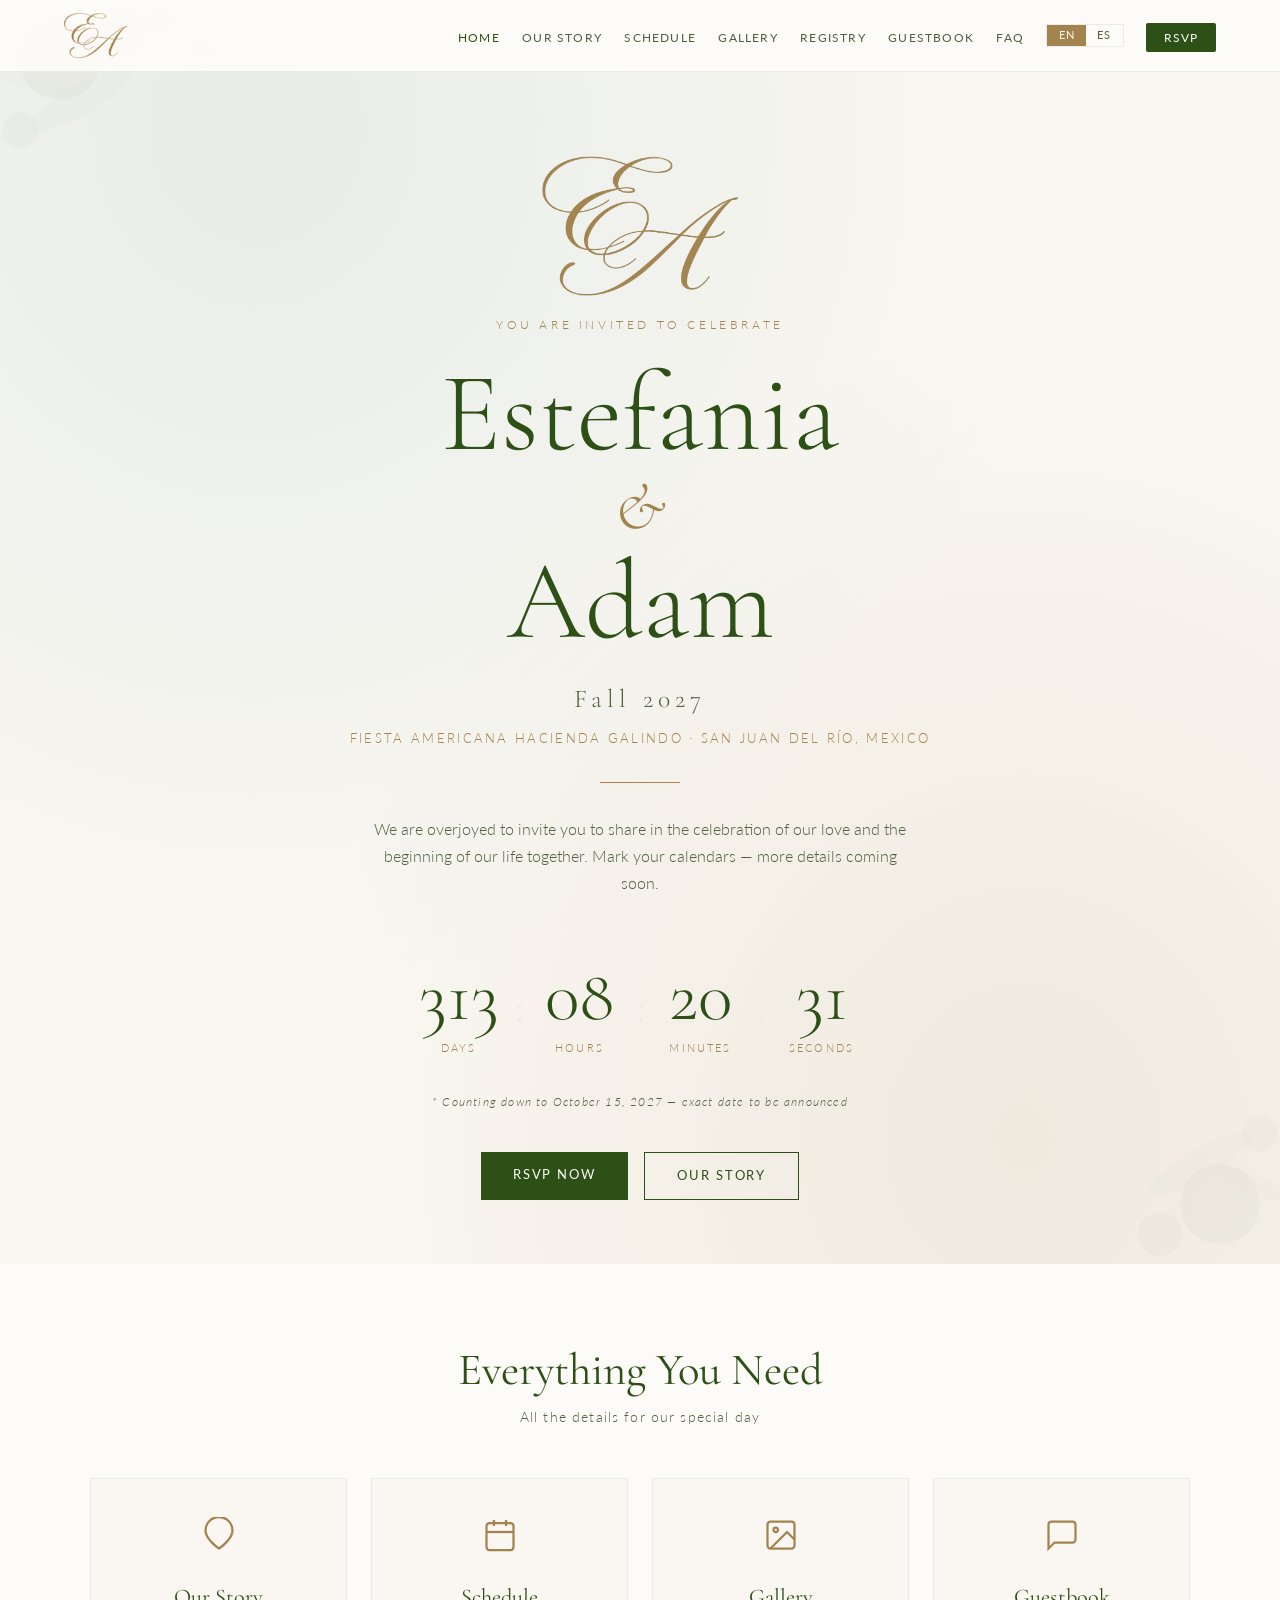
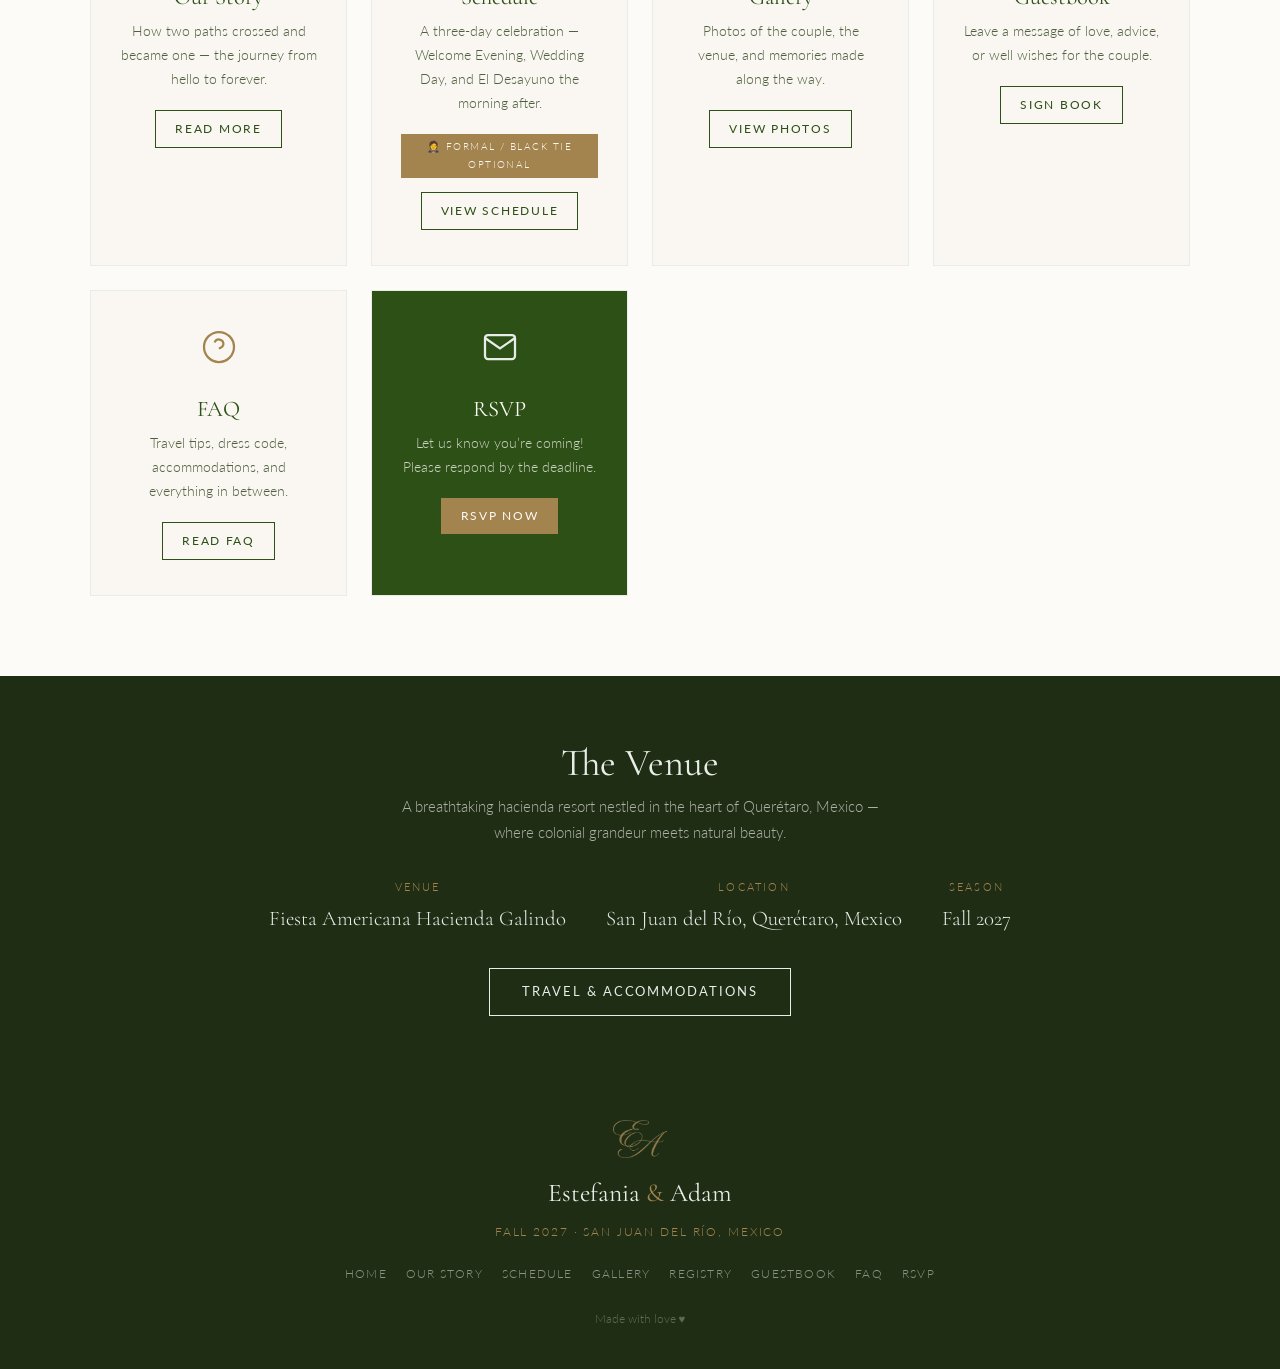
==== commit 847d80f8: "removed sub nav from main page and updated Fannies story" ====
--- a/index.html
+++ b/index.html
@@ -196,16 +196,6 @@
   </div>
 </nav>
 
-<nav class="page-subnav" aria-label="Site sections">
-  <div class="page-subnav-inner">
-    <a href="our-story.html" data-i18n="subnav_index_story">Our Story</a>
-    <a href="schedule.html" data-i18n="subnav_index_schedule">Schedule</a>
-    <a href="gallery.html" data-i18n="subnav_index_gallery">Gallery</a>
-    <a href="registry.html" data-i18n="subnav_index_registry">Registry</a>
-    <a href="guestbook.html" data-i18n="subnav_index_guestbook">Guestbook</a>
-    <a href="faq.html" data-i18n="subnav_index_faq">FAQ</a>
-  </div>
-</nav>
 
 <!-- ======================== HERO ======================== -->
 <section class="hero">
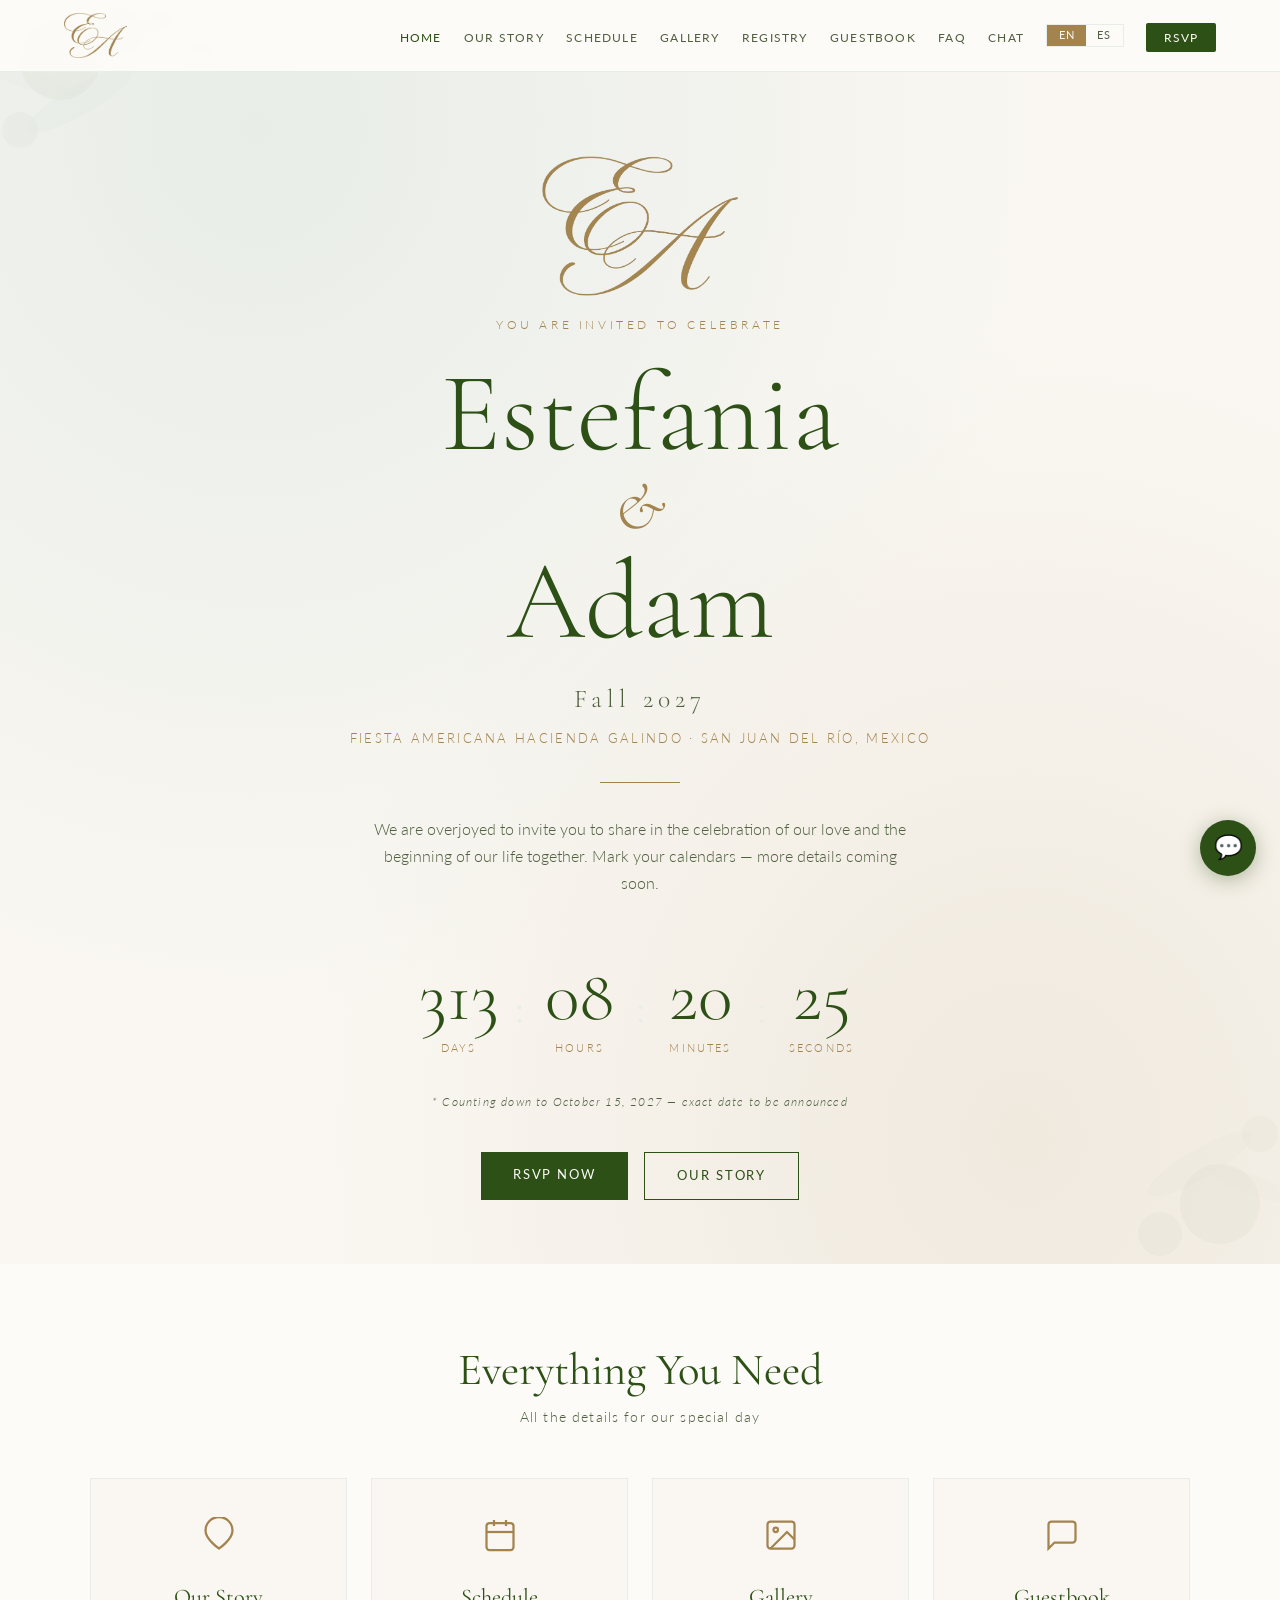
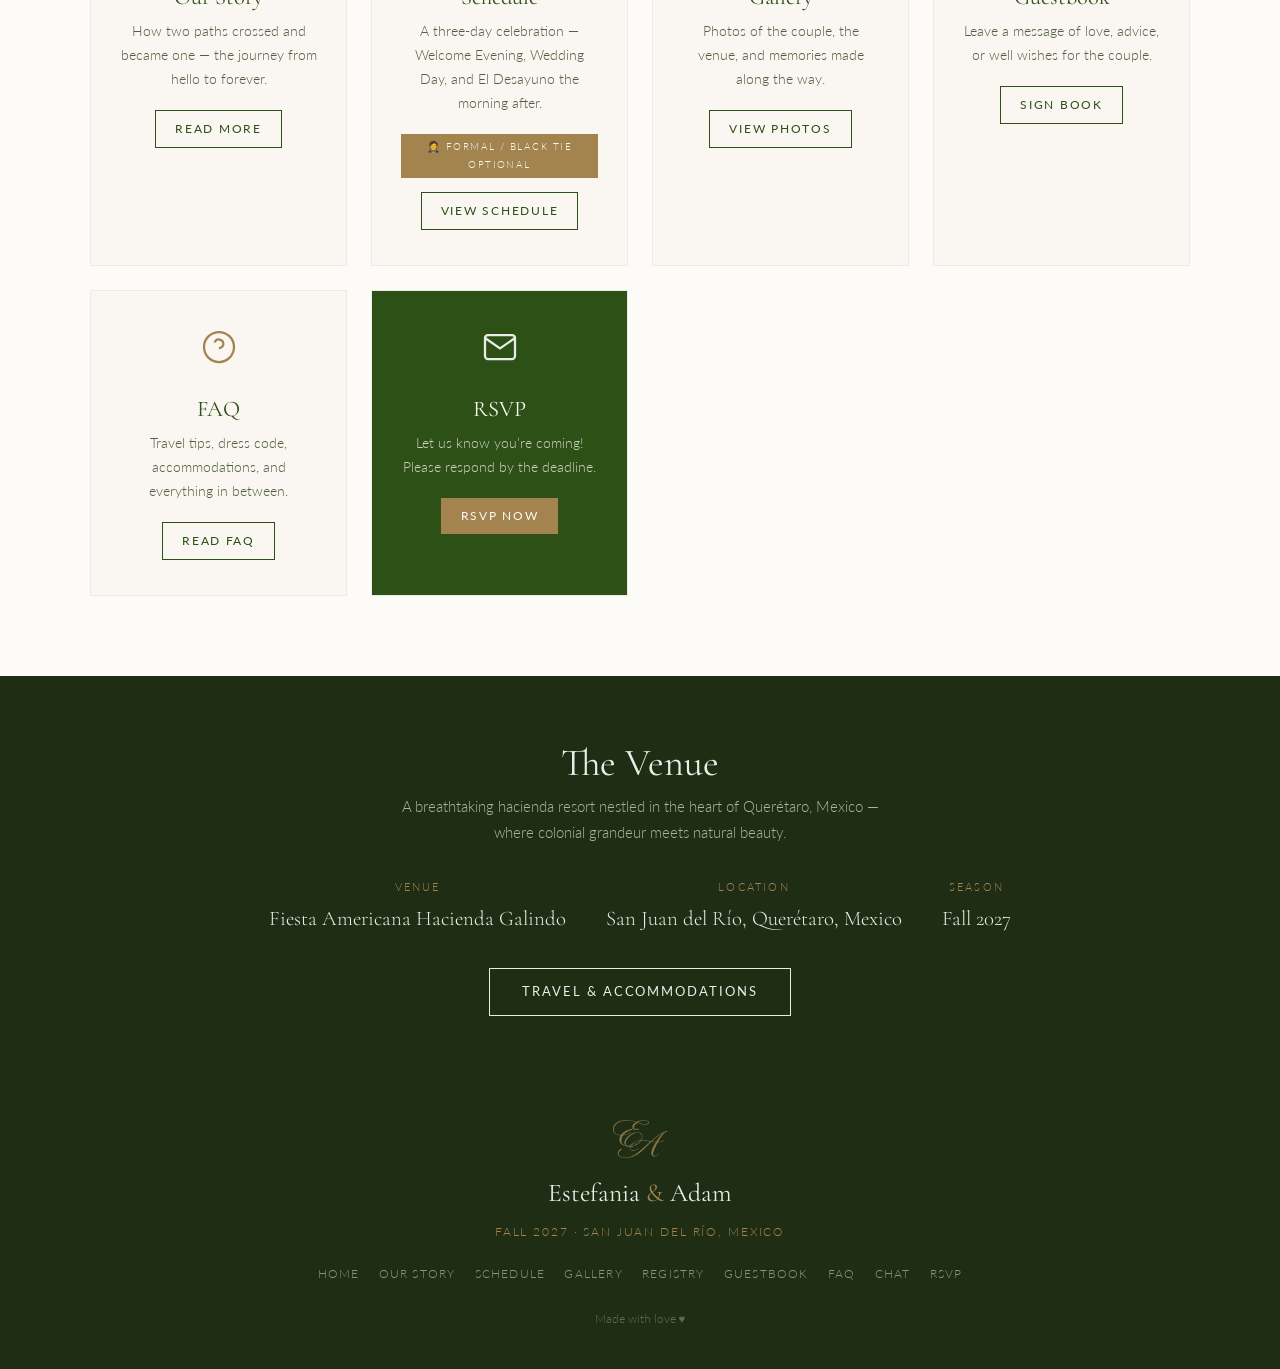
==== commit d9ea925f: "Adding wedding chat" ====
--- a/index.html
+++ b/index.html
@@ -185,6 +185,7 @@
       <li><a href="registry.html" data-i18n="nav_registry">Registry</a></li>
       <li><a href="guestbook.html" data-i18n="nav_guestbook">Guestbook</a></li>
       <li><a href="faq.html" data-i18n="nav_faq">FAQ</a></li>
+      <li><a href="#" data-i18n="nav_chat" onclick="event.preventDefault(); window.chatWidget && window.chatWidget.open();">Chat</a></li>
       <li class="lang-toggle-item" style="display:flex;align-items:center">
         <div class="lang-toggle" role="group" aria-label="Language">
           <button class="lang-btn lang-active" id="lang-en" data-lang="en" onclick="setLanguage('en')">EN</button>
@@ -354,6 +355,7 @@
     <li><a href="registry.html" data-i18n="nav_registry">Registry</a></li>
     <li><a href="guestbook.html" data-i18n="nav_guestbook">Guestbook</a></li>
     <li><a href="faq.html" data-i18n="nav_faq">FAQ</a></li>
+    <li><a href="#" data-i18n="nav_chat" onclick="event.preventDefault(); window.chatWidget && window.chatWidget.open();">Chat</a></li>
     <li><a href="rsvp.html" data-i18n="nav_rsvp">RSVP</a></li>
   </ul>
   <p class="footer-copy" data-i18n="footer_love">Made with love &hearts;</p>
@@ -361,5 +363,35 @@
 
 <script src="translations.js"></script>
 <script src="script.js"></script>
+
+<!-- ===== CHAT WIDGET ===== -->
+<div id="chat-widget">
+  <button id="chat-bubble" class="chat-bubble-btn" aria-label="Open wedding chat" aria-haspopup="dialog" aria-expanded="false">
+    💬
+    <span id="chat-unread-badge" class="chat-badge" style="display:none" aria-live="polite"></span>
+  </button>
+  <div id="chat-window" class="chat-window" role="dialog" aria-label="Wedding Chat" aria-hidden="true">
+    <div class="chat-header">
+      <div class="chat-header-text">
+        <div class="chat-title" data-i18n="chat_title">Wedding Chat 💒</div>
+        <div class="chat-subtitle" data-i18n="chat_subtitle">Chat with guests in real time</div>
+      </div>
+      <button class="chat-close-btn" aria-label="Close chat">✕</button>
+    </div>
+    <div id="chat-name-prompt" class="chat-name-prompt"></div>
+    <div id="chat-main" class="chat-main" style="display:none">
+      <div id="chat-user-bar" class="chat-user-bar"></div>
+      <div id="chat-messages" class="chat-messages"></div>
+      <div class="chat-input-wrap">
+        <div class="chat-input-row">
+          <input type="text" id="chat-input" class="chat-input" maxlength="200" data-i18n-placeholder="chat_placeholder" placeholder="Type a message…" autocomplete="off" />
+          <button id="chat-send" class="chat-send-btn" data-i18n="chat_send" disabled>Send</button>
+        </div>
+        <span id="chat-char-count" class="chat-char-count" style="display:none"></span>
+      </div>
+    </div>
+  </div>
+</div>
+<script src="chat.js"></script>
 </body>
 </html>
--- a/style.css
+++ b/style.css
@@ -1076,3 +1076,382 @@
   margin-top: 1rem;
   font-size: 0.9rem;
 }
+
+/* =========================================
+   CHAT WIDGET
+   ========================================= */
+
+/* --- Bubble button --- */
+.chat-bubble-btn {
+  position: fixed;
+  bottom: 24px;
+  right: 24px;
+  width: 56px;
+  height: 56px;
+  border-radius: 50%;
+  background: var(--rose);
+  border: none;
+  cursor: pointer;
+  display: flex;
+  align-items: center;
+  justify-content: center;
+  font-size: 1.45rem;
+  line-height: 1;
+  box-shadow: 0 4px 20px rgba(45, 80, 22, 0.35);
+  transition: transform 0.2s, box-shadow 0.2s;
+  z-index: 9999;
+  color: var(--ivory);
+  position: fixed; /* explicit repeat for specificity */
+}
+
+.chat-bubble-btn:hover {
+  transform: scale(1.08);
+  box-shadow: 0 6px 28px rgba(45, 80, 22, 0.45);
+}
+
+/* --- Unread badge --- */
+.chat-badge {
+  position: absolute;
+  top: -3px;
+  right: -3px;
+  min-width: 20px;
+  height: 20px;
+  border-radius: 10px;
+  background: var(--gold);
+  color: var(--ivory);
+  font-family: 'Lato', sans-serif;
+  font-size: 0.62rem;
+  font-weight: 700;
+  display: flex;
+  align-items: center;
+  justify-content: center;
+  padding: 0 4px;
+  border: 2px solid var(--warm-white);
+  animation: chat-badge-pulse 2.2s infinite;
+}
+
+@keyframes chat-badge-pulse {
+  0%, 100% { transform: scale(1); }
+  50%       { transform: scale(1.18); }
+}
+
+/* --- Chat window --- */
+.chat-window {
+  position: fixed;
+  bottom: 92px;
+  right: 24px;
+  width: 320px;
+  height: 420px;
+  background: var(--warm-white);
+  border: 1px solid rgba(45, 80, 22, 0.18);
+  box-shadow: 0 8px 40px rgba(45, 80, 22, 0.2);
+  z-index: 9998;
+  display: flex;
+  flex-direction: column;
+  overflow: hidden;
+  transform: translateY(16px) scale(0.97);
+  opacity: 0;
+  pointer-events: none;
+  transition: transform 0.22s ease, opacity 0.22s ease;
+}
+
+.chat-window.chat-open {
+  transform: translateY(0) scale(1);
+  opacity: 1;
+  pointer-events: all;
+}
+
+/* --- Header --- */
+.chat-header {
+  background: var(--rose);
+  padding: 0.85rem 1rem;
+  display: flex;
+  align-items: center;
+  justify-content: space-between;
+  flex-shrink: 0;
+}
+
+.chat-header-text { flex: 1; min-width: 0; }
+
+.chat-title {
+  font-family: 'Cormorant Garamond', serif;
+  font-size: 1rem;
+  font-weight: 500;
+  color: var(--ivory);
+  line-height: 1.2;
+}
+
+.chat-subtitle {
+  font-family: 'Lato', sans-serif;
+  font-size: 0.68rem;
+  letter-spacing: 0.06em;
+  color: rgba(250, 247, 242, 0.72);
+  margin-top: 0.12rem;
+}
+
+.chat-close-btn {
+  background: none;
+  border: none;
+  color: rgba(250, 247, 242, 0.75);
+  font-size: 1rem;
+  cursor: pointer;
+  padding: 0.2rem 0.4rem;
+  line-height: 1;
+  transition: color 0.2s;
+  flex-shrink: 0;
+  margin-left: 0.5rem;
+}
+
+.chat-close-btn:hover { color: var(--ivory); }
+
+/* --- Name prompt --- */
+.chat-name-prompt {
+  flex: 1;
+  display: flex;
+  align-items: center;
+  justify-content: center;
+  padding: 1.5rem 1.2rem;
+}
+
+.chat-name-inner { text-align: center; width: 100%; }
+
+.chat-name-icon {
+  font-size: 2.2rem;
+  margin-bottom: 0.8rem;
+  line-height: 1;
+}
+
+.chat-name-question {
+  font-family: 'Cormorant Garamond', serif;
+  font-size: 1.1rem;
+  color: var(--rose);
+  margin-bottom: 1rem;
+}
+
+.chat-name-input {
+  width: 100%;
+  padding: 0.6rem 0.85rem;
+  font-family: 'Lato', sans-serif;
+  font-size: 0.88rem;
+  border: 1px solid rgba(45, 80, 22, 0.22);
+  background: var(--ivory);
+  color: var(--text);
+  outline: none;
+  margin-bottom: 0.75rem;
+  transition: border-color 0.2s;
+  border-radius: 0;
+  appearance: none;
+}
+
+.chat-name-input:focus { border-color: var(--rose); }
+
+.chat-join-btn {
+  width: 100%;
+  padding: 0.65rem;
+  background: var(--rose);
+  color: var(--ivory);
+  border: none;
+  font-family: 'Lato', sans-serif;
+  font-size: 0.75rem;
+  letter-spacing: 0.13em;
+  text-transform: uppercase;
+  cursor: pointer;
+  transition: background 0.2s;
+}
+
+.chat-join-btn:hover { background: var(--rose-dark); }
+
+/* --- Main chat view --- */
+.chat-main {
+  flex: 1;
+  display: flex;
+  flex-direction: column;
+  overflow: hidden;
+  min-height: 0;
+}
+
+/* --- User bar --- */
+.chat-user-bar {
+  background: rgba(45, 80, 22, 0.045);
+  padding: 0.38rem 0.9rem;
+  border-bottom: 1px solid rgba(45, 80, 22, 0.07);
+  flex-shrink: 0;
+}
+
+.chat-user-label {
+  font-size: 0.68rem;
+  color: var(--text-light);
+  letter-spacing: 0.02em;
+}
+
+.chat-change-name {
+  color: var(--gold);
+  font-size: 0.68rem;
+  text-decoration: underline;
+  text-underline-offset: 2px;
+}
+
+.chat-change-name:hover { color: var(--gold-light); }
+
+/* --- Messages scroll area --- */
+.chat-messages {
+  flex: 1;
+  overflow-y: auto;
+  padding: 0.8rem;
+  display: flex;
+  flex-direction: column;
+  gap: 0.25rem;
+  min-height: 0;
+}
+
+/* Thin gold scrollbar */
+.chat-messages::-webkit-scrollbar { width: 3px; }
+.chat-messages::-webkit-scrollbar-track { background: transparent; }
+.chat-messages::-webkit-scrollbar-thumb { background: var(--gold); border-radius: 2px; }
+.chat-messages { scrollbar-width: thin; scrollbar-color: var(--gold) transparent; }
+
+/* Empty state */
+.chat-empty {
+  text-align: center;
+  color: var(--text-light);
+  font-family: 'Cormorant Garamond', serif;
+  font-style: italic;
+  font-size: 0.88rem;
+  padding: 2.5rem 1rem;
+  opacity: 0.8;
+}
+
+/* Date separator */
+.chat-date-sep {
+  text-align: center;
+  font-size: 0.62rem;
+  letter-spacing: 0.12em;
+  text-transform: uppercase;
+  color: var(--text-light);
+  opacity: 0.55;
+  margin: 0.5rem 0 0.25rem;
+}
+
+/* Message wrapper */
+.chat-msg-wrap {
+  display: flex;
+  flex-direction: column;
+  max-width: 82%;
+}
+
+.chat-msg-me   { align-self: flex-end;   align-items: flex-end; }
+.chat-msg-them { align-self: flex-start; align-items: flex-start; }
+
+/* Author name */
+.chat-msg-author {
+  font-size: 0.62rem;
+  letter-spacing: 0.1em;
+  text-transform: uppercase;
+  color: var(--gold);
+  margin-bottom: 0.18rem;
+  padding-left: 0.1rem;
+}
+
+/* Bubble */
+.chat-bubble {
+  padding: 0.5rem 0.75rem 0.35rem;
+  max-width: 100%;
+}
+
+.chat-msg-them .chat-bubble {
+  background: var(--blush);
+  color: var(--text);
+  border-radius: 0 8px 8px 8px;
+}
+
+.chat-msg-me .chat-bubble {
+  background: var(--rose);
+  color: var(--ivory);
+  border-radius: 8px 0 8px 8px;
+}
+
+.chat-bubble-text {
+  font-size: 0.86rem;
+  line-height: 1.5;
+  word-break: break-word;
+  display: block;
+}
+
+.chat-bubble-time {
+  font-size: 0.6rem;
+  opacity: 0.55;
+  margin-top: 0.15rem;
+  display: block;
+  text-align: right;
+}
+
+/* --- Input area --- */
+.chat-input-wrap {
+  flex-shrink: 0;
+  border-top: 1px solid rgba(45, 80, 22, 0.1);
+  padding: 0.65rem 0.75rem 0.6rem;
+  background: var(--ivory);
+}
+
+.chat-input-row {
+  display: flex;
+  gap: 0.45rem;
+  align-items: center;
+}
+
+.chat-input {
+  flex: 1;
+  min-width: 0;
+  padding: 0.5rem 0.7rem;
+  font-family: 'Lato', sans-serif;
+  font-size: 0.84rem;
+  border: 1px solid rgba(45, 80, 22, 0.18);
+  background: var(--warm-white);
+  color: var(--text);
+  outline: none;
+  transition: border-color 0.2s;
+  border-radius: 0;
+  appearance: none;
+}
+
+.chat-input:focus { border-color: var(--gold); }
+
+.chat-send-btn {
+  padding: 0.5rem 0.9rem;
+  background: var(--gold);
+  color: var(--ivory);
+  border: none;
+  font-family: 'Lato', sans-serif;
+  font-size: 0.72rem;
+  letter-spacing: 0.1em;
+  text-transform: uppercase;
+  cursor: pointer;
+  transition: background 0.2s;
+  white-space: nowrap;
+  flex-shrink: 0;
+}
+
+.chat-send-btn:hover:not(:disabled) { background: #8a6d3f; }
+.chat-send-btn:disabled { opacity: 0.42; cursor: not-allowed; }
+
+.chat-char-count {
+  font-size: 0.66rem;
+  color: var(--text-light);
+  margin-top: 0.28rem;
+  text-align: right;
+  display: none;
+}
+
+/* --- Mobile --- */
+@media (max-width: 480px) {
+  .chat-bubble-btn {
+    bottom: 16px;
+    right: 16px;
+  }
+  .chat-window {
+    bottom: 84px;
+    right: 16px;
+    left: 16px;
+    width: auto;
+  }
+}
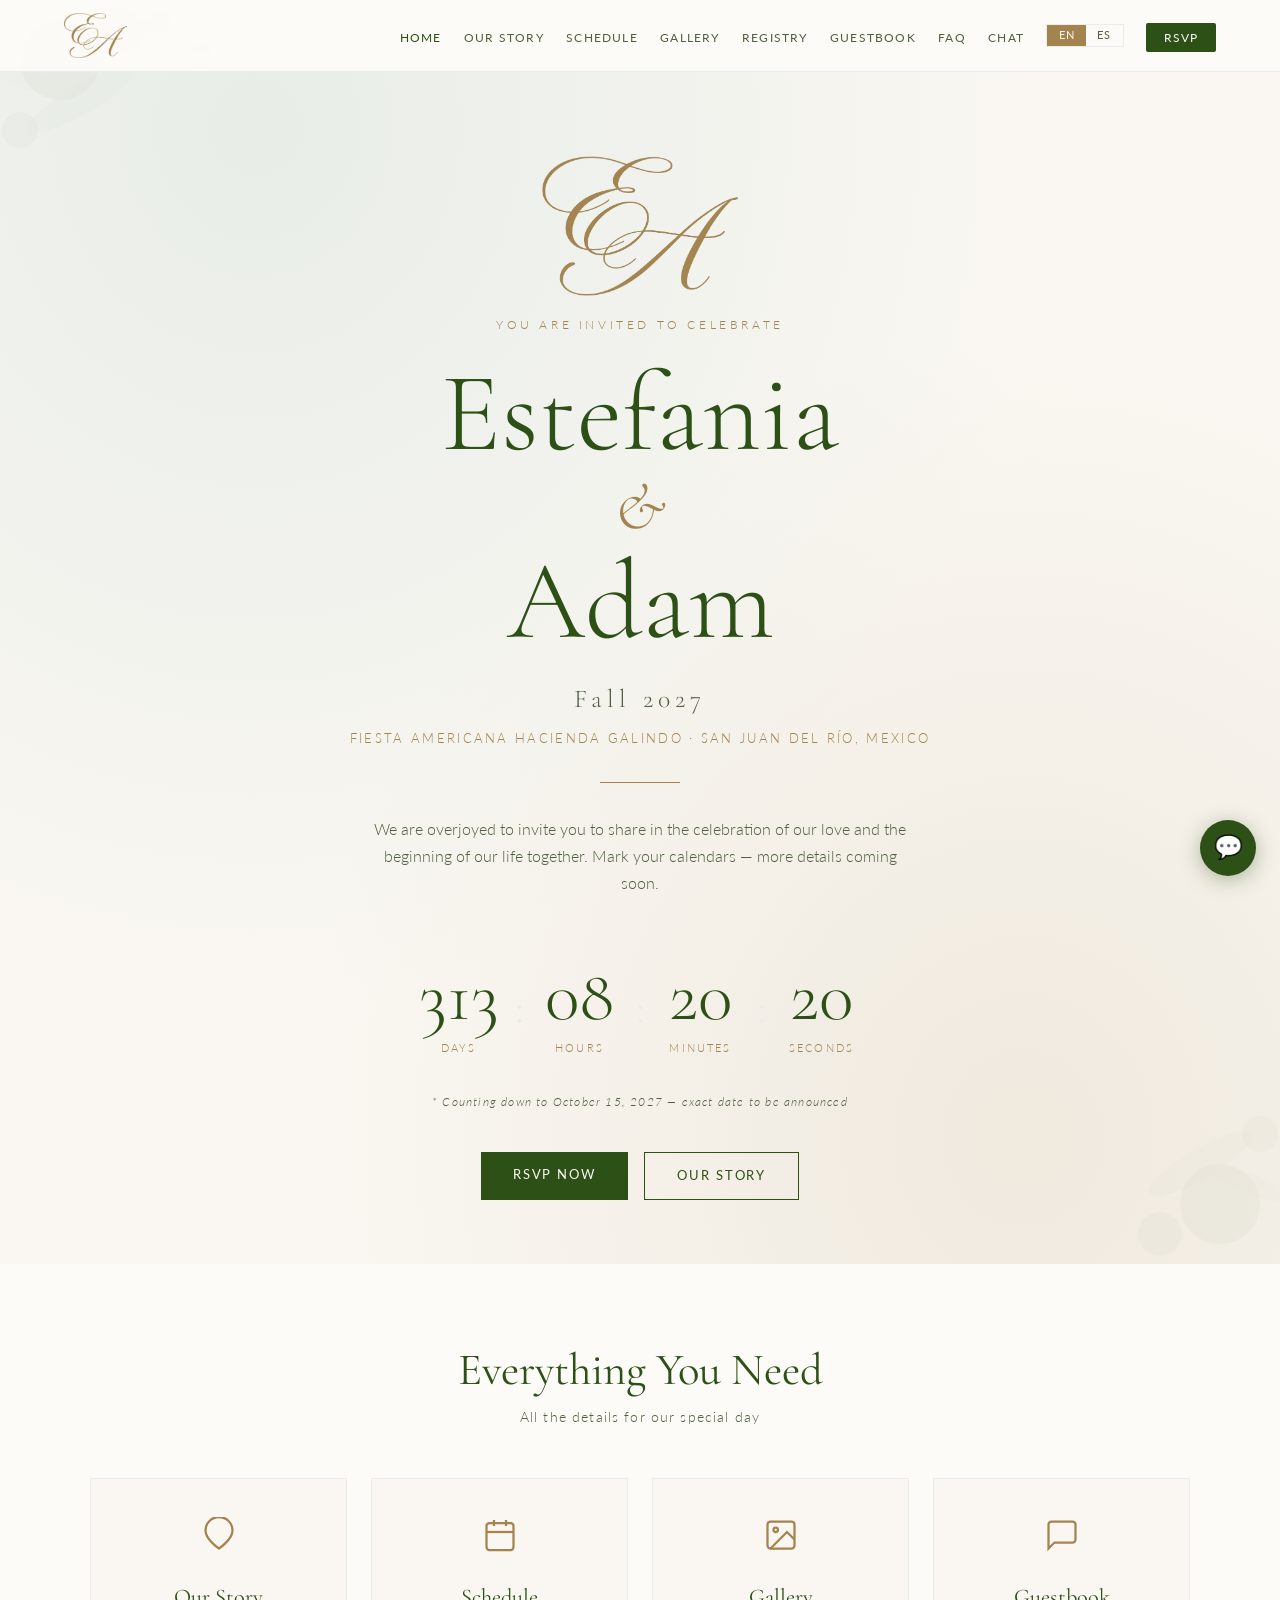
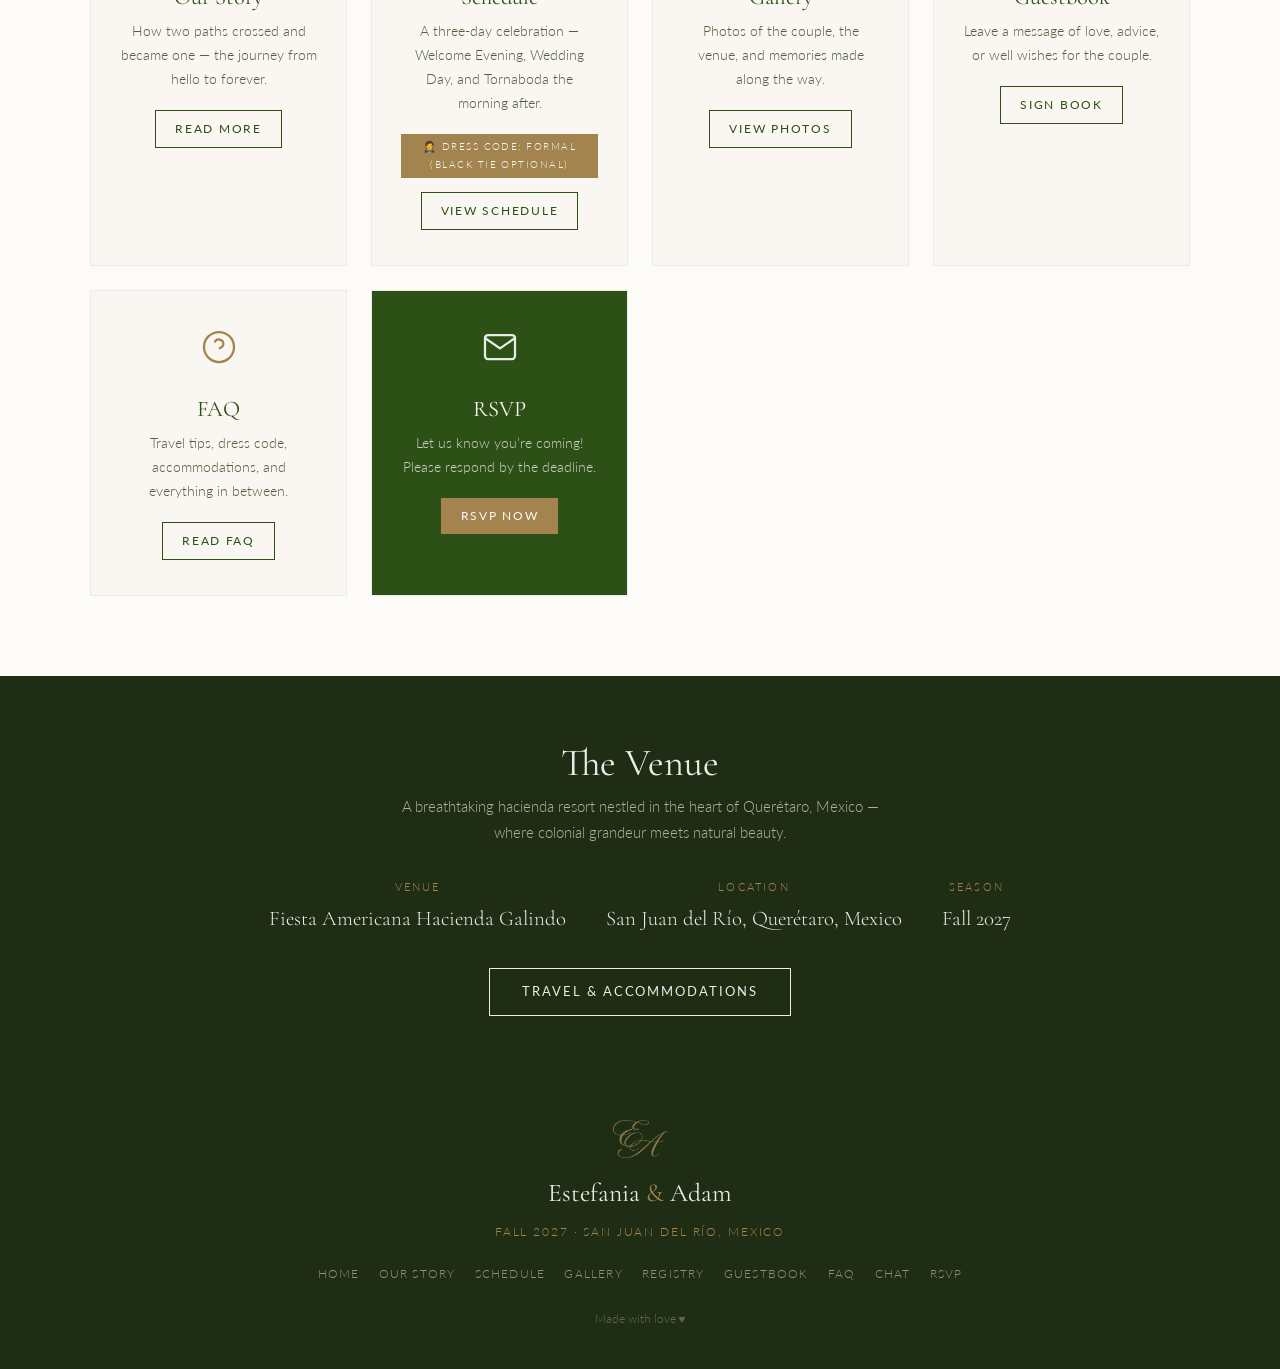
==== commit 5d944c23: "Fannie's first round of feedback" ====
--- a/index.html
+++ b/index.html
@@ -274,7 +274,7 @@
         </div>
         <h3 data-i18n="home_card_schedule_title">Schedule</h3>
         <p data-i18n="home_card_schedule_desc">A three-day celebration — Welcome Evening, Wedding Day, and El Desayuno the morning after.</p>
-        <span style="display:inline-block;font-size:0.65rem;letter-spacing:0.14em;text-transform:uppercase;color:var(--ivory);background:var(--gold);padding:0.25rem 0.8rem;margin-bottom:0.9rem" aria-label="Dress code: Formal, Black Tie Optional">🤵 Formal / Black Tie Optional</span>
+        <span style="display:inline-block;font-size:0.65rem;letter-spacing:0.14em;text-transform:uppercase;color:var(--ivory);background:var(--gold);padding:0.25rem 0.8rem;margin-bottom:0.9rem" data-i18n="home_dress_badge">🤵 Dress Code: Formal (Black Tie Optional)</span>
         <span class="btn btn-outline" style="font-size:0.72rem;padding:0.5rem 1.2rem" data-i18n="home_card_schedule_btn">View Schedule</span>
       </a>
 
@@ -309,7 +309,7 @@
         <div class="card-icon" style="color:var(--blush)">
           <svg width="36" height="36" viewBox="0 0 24 24" fill="none" stroke="currentColor" stroke-width="1.5" aria-hidden="true"><path d="M4 4h16c1.1 0 2 .9 2 2v12c0 1.1-.9 2-2 2H4c-1.1 0-2-.9-2-2V6c0-1.1.9-2 2-2z"/><polyline points="22,6 12,13 2,6"/></svg>
         </div>
-        <h3 style="color:var(--warm-white)">RSVP</h3>
+        <h3 style="color:var(--warm-white)" data-i18n="home_card_rsvp_title">RSVP</h3>
         <p style="color:rgba(253,251,248,0.75)" data-i18n="home_card_rsvp_desc">Let us know you're coming! Please respond by the deadline.</p>
         <span class="btn btn-gold" style="font-size:0.72rem;padding:0.5rem 1.2rem" data-i18n="home_card_rsvp_btn">RSVP Now</span>
       </a>
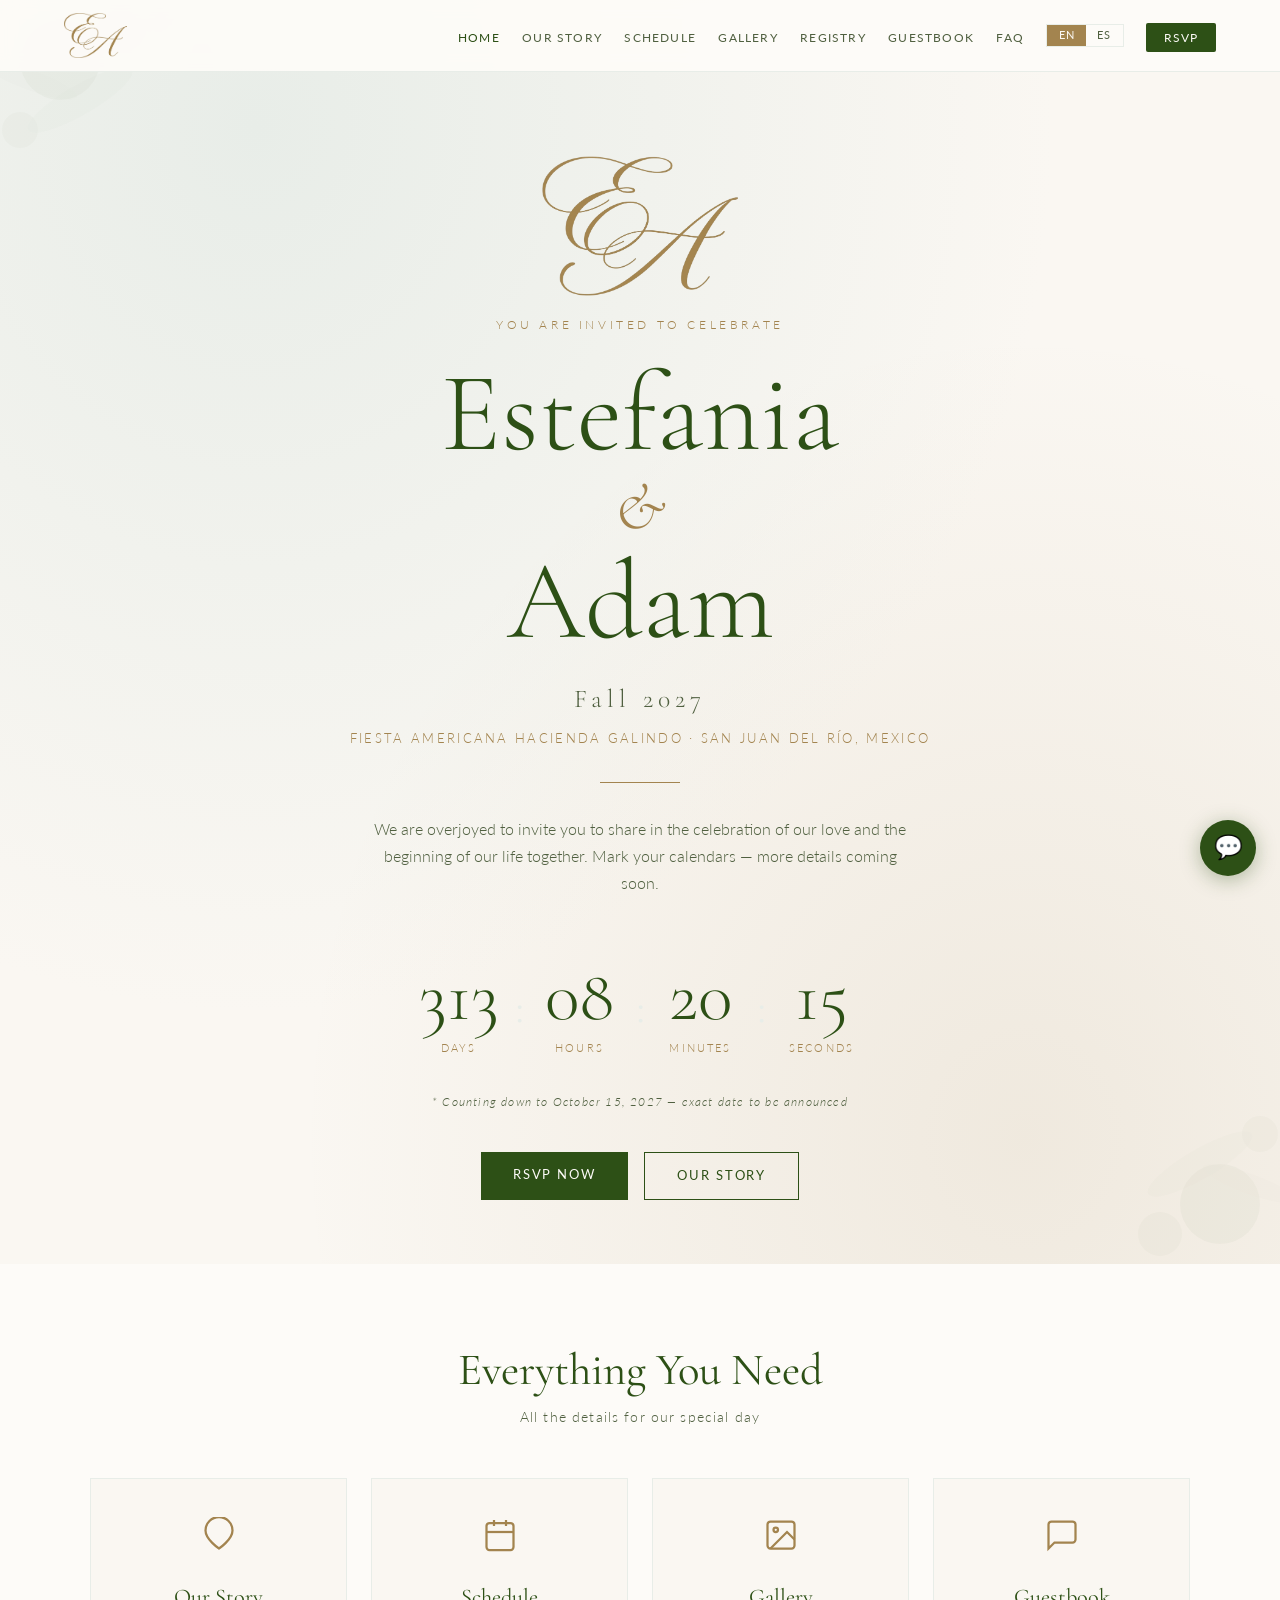
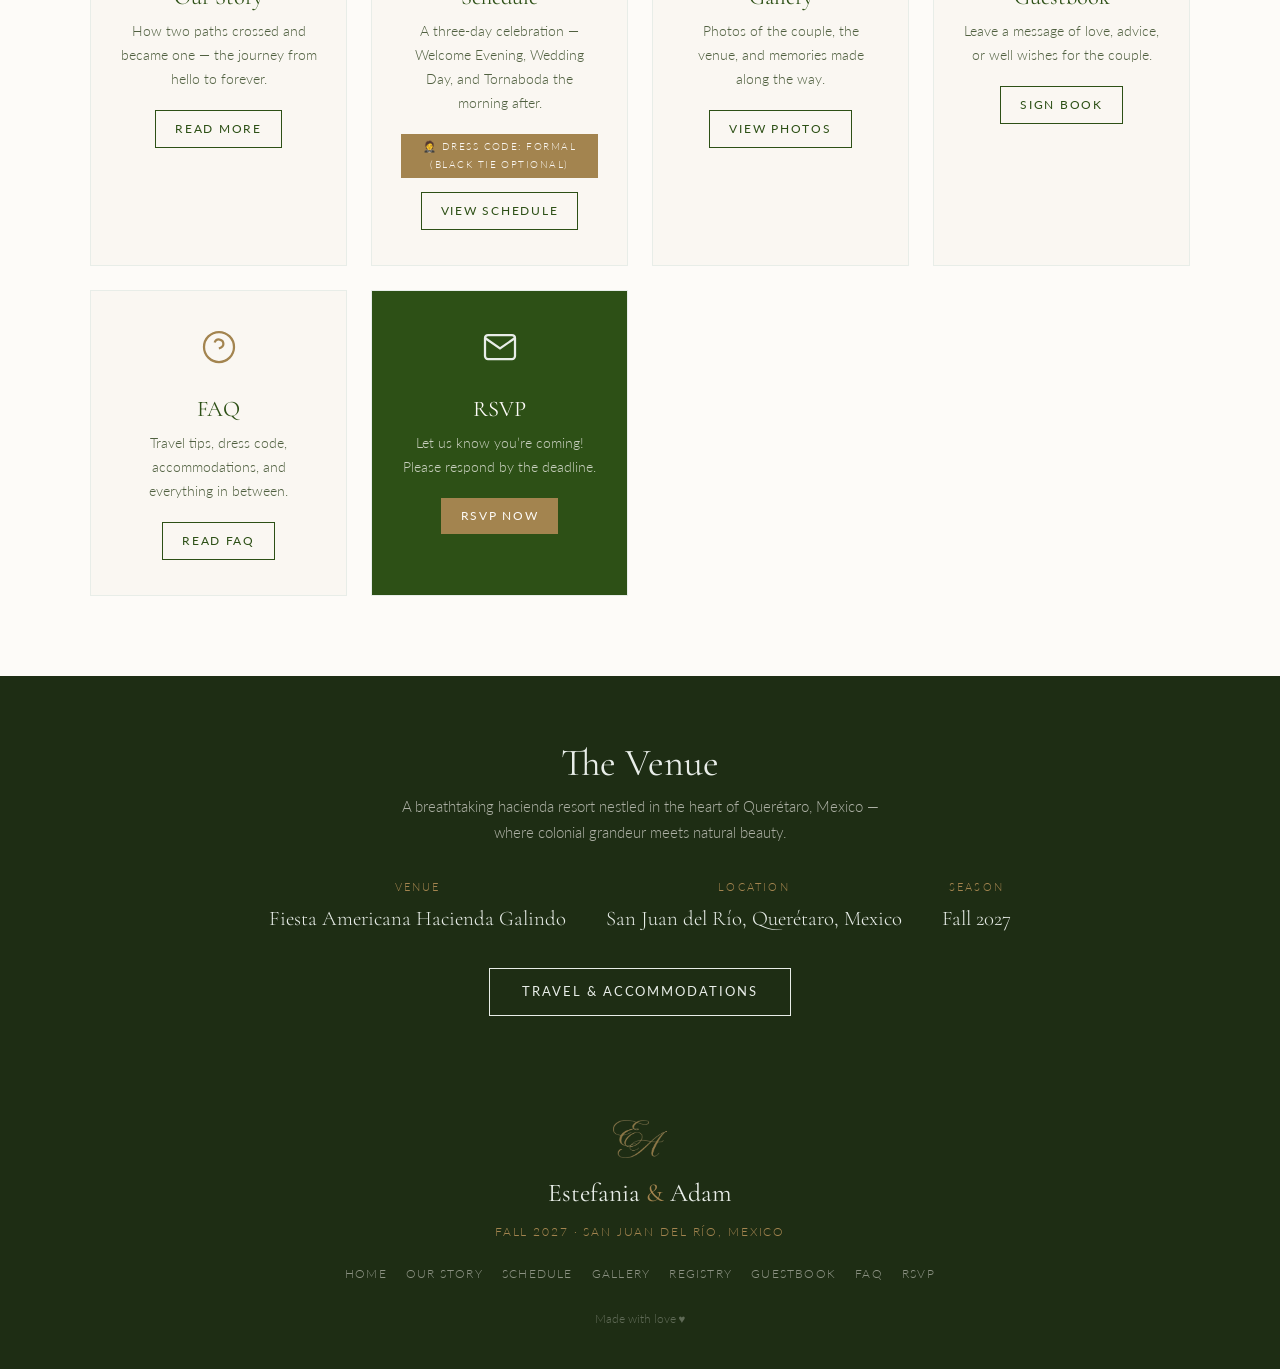
==== commit abe839ae: "fixed photos on mobile and removed chat from navigation" ====
--- a/index.html
+++ b/index.html
@@ -185,7 +185,6 @@
       <li><a href="registry.html" data-i18n="nav_registry">Registry</a></li>
       <li><a href="guestbook.html" data-i18n="nav_guestbook">Guestbook</a></li>
       <li><a href="faq.html" data-i18n="nav_faq">FAQ</a></li>
-      <li><a href="#" data-i18n="nav_chat" onclick="event.preventDefault(); window.chatWidget && window.chatWidget.open();">Chat</a></li>
       <li class="lang-toggle-item" style="display:flex;align-items:center">
         <div class="lang-toggle" role="group" aria-label="Language">
           <button class="lang-btn lang-active" id="lang-en" data-lang="en" onclick="setLanguage('en')">EN</button>
@@ -355,7 +354,6 @@
     <li><a href="registry.html" data-i18n="nav_registry">Registry</a></li>
     <li><a href="guestbook.html" data-i18n="nav_guestbook">Guestbook</a></li>
     <li><a href="faq.html" data-i18n="nav_faq">FAQ</a></li>
-    <li><a href="#" data-i18n="nav_chat" onclick="event.preventDefault(); window.chatWidget && window.chatWidget.open();">Chat</a></li>
     <li><a href="rsvp.html" data-i18n="nav_rsvp">RSVP</a></li>
   </ul>
   <p class="footer-copy" data-i18n="footer_love">Made with love &hearts;</p>
